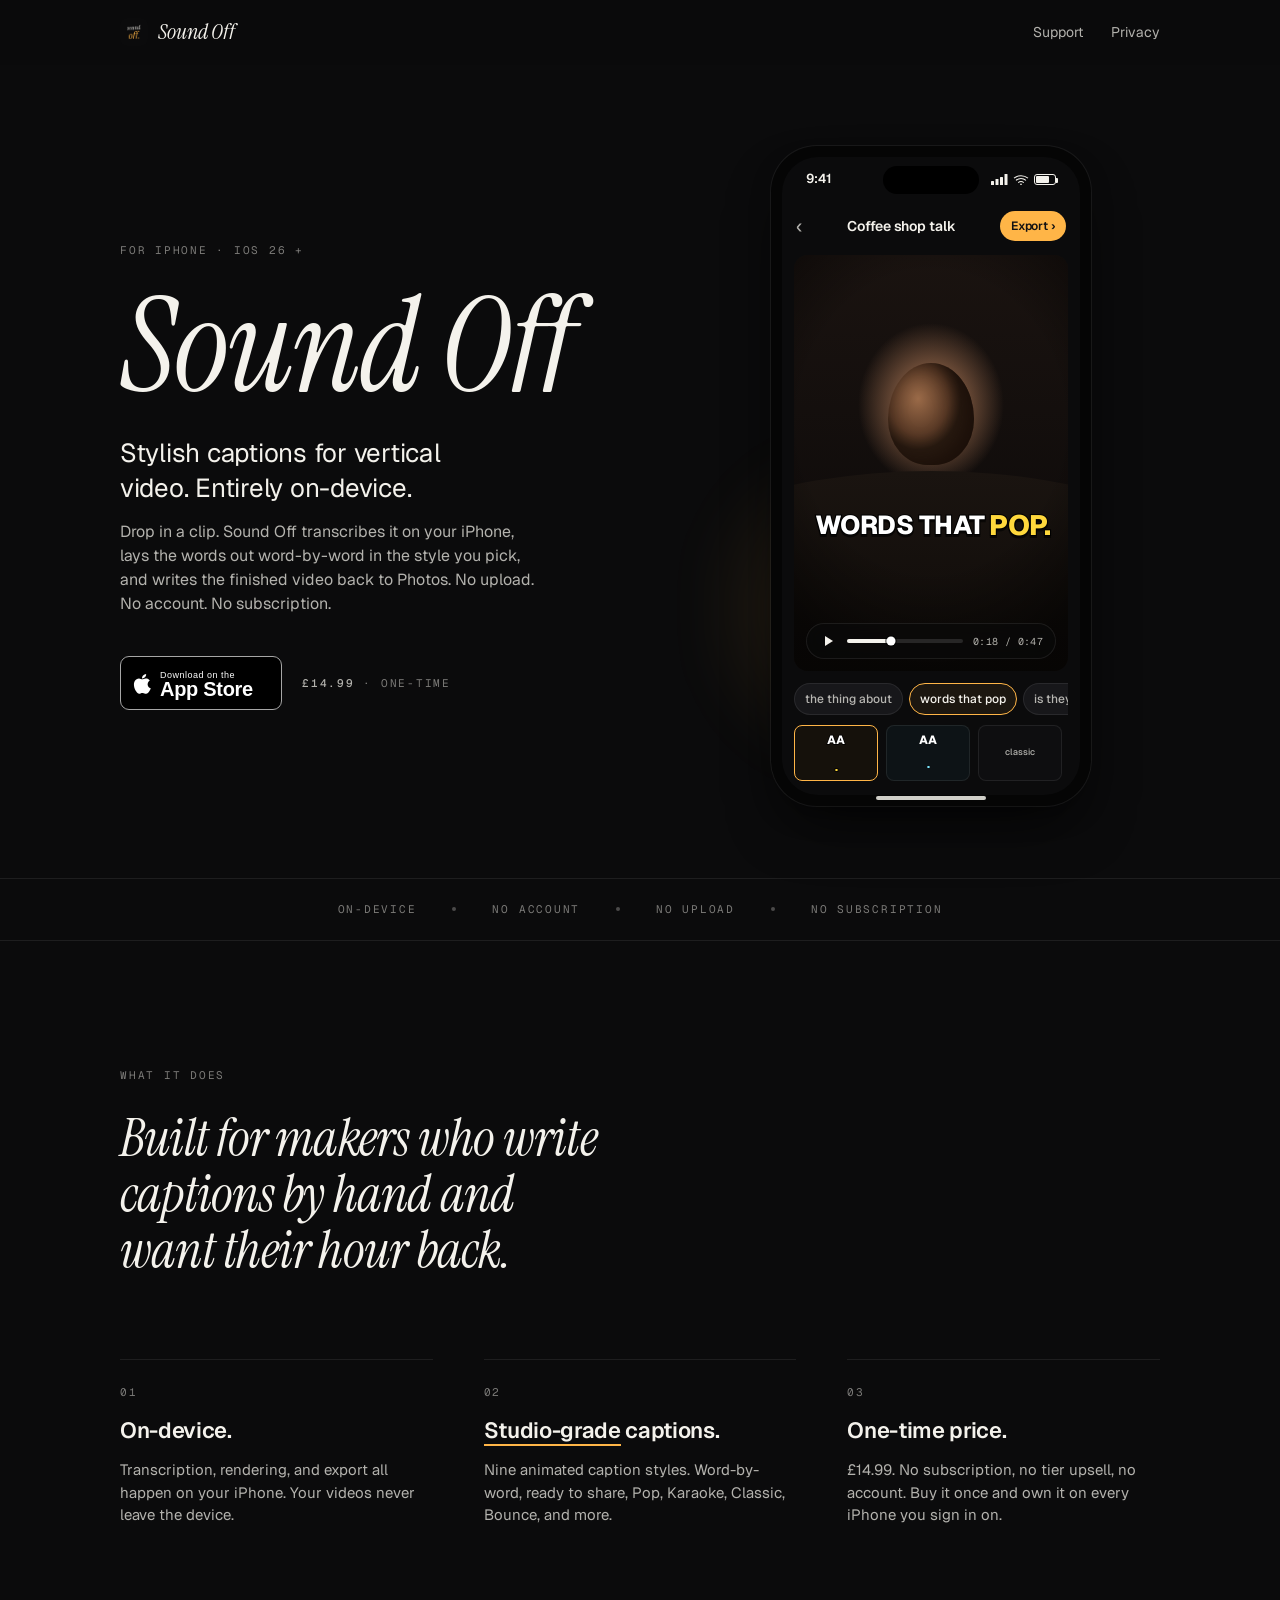
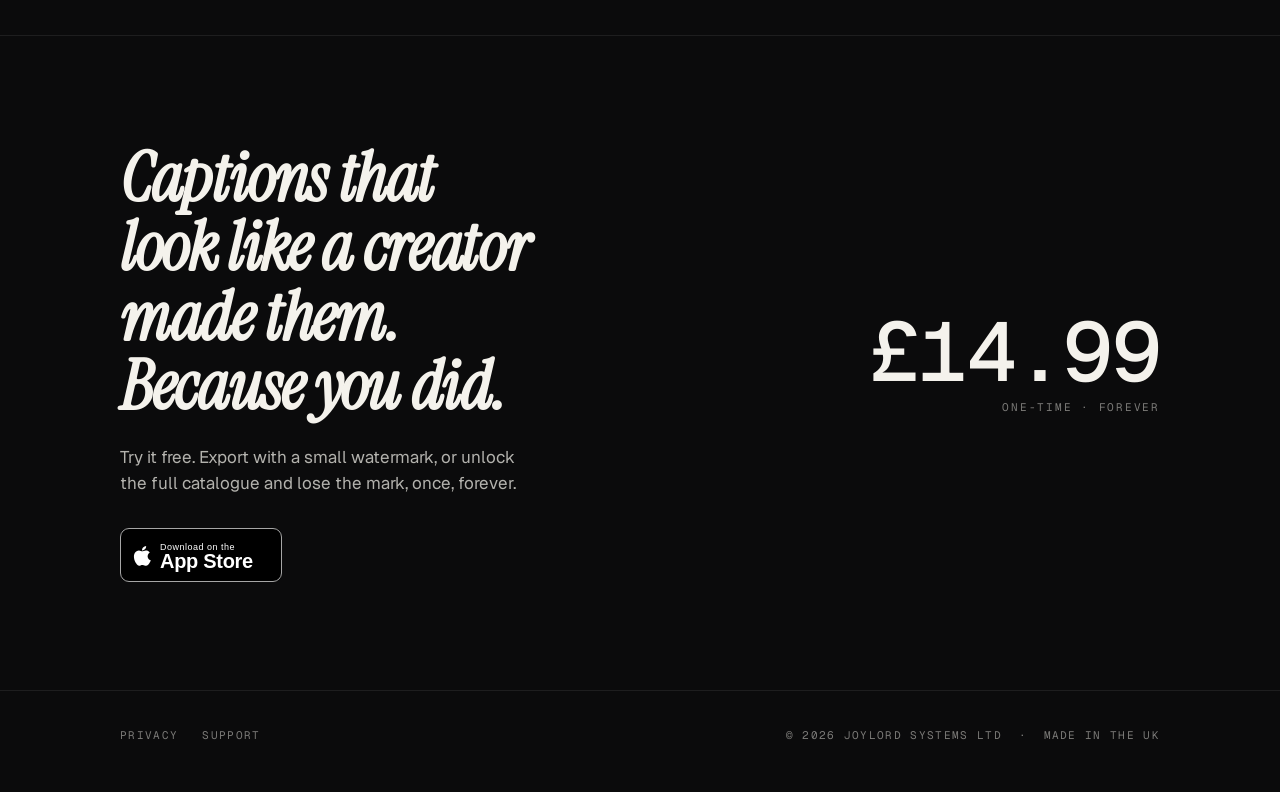
==== index.html @ cd68dcff "✨ Initial: landing + privacy + support Plain HTML / CSS, no JS, no build step. GitHub Pages with the" ====
<!doctype html>
<html lang="en">
<head>
  <meta charset="utf-8" />
  <meta name="viewport" content="width=device-width, initial-scale=1, viewport-fit=cover" />
  <title>Sound Off, Stylish captions for vertical video. Entirely on-device.</title>
  <meta name="description" content="Sound Off adds word-by-word animated captions to short-form vertical video. Transcription, rendering, and export all happen on your iPhone. No account. No subscription. £14.99, one-time." />
  <meta name="theme-color" content="#0b0b0c" />

  <!-- Favicon -->
  <link rel="icon" href="app-icon.png" type="image/png" />
  <link rel="apple-touch-icon" href="app-icon.png" />

  <!-- Open Graph + Twitter -->
  <meta property="og:title" content="Sound Off, Stylish captions for vertical video." />
  <meta property="og:description" content="Entirely on-device. £14.99, one-time." />
  <meta property="og:type" content="website" />
  <meta property="og:url" content="https://soundoffcaptions.app/" />
  <meta name="twitter:card" content="summary" />
  <!-- TODO: design a proper 1200×630 og.png and add og:image meta -->

  <!-- Fonts: Geist + Geist Mono + Instrument Serif -->
  <link rel="preconnect" href="https://fonts.googleapis.com" />
  <link rel="preconnect" href="https://fonts.gstatic.com" crossorigin />
  <link
    href="https://fonts.googleapis.com/css2?family=Geist:wght@400;500;600;700;800&family=Geist+Mono:wght@400;500&family=Instrument+Serif:ital@0;1&display=swap"
    rel="stylesheet"
  />

  <link rel="stylesheet" href="styles.css" />
</head>
<body>

  <!-- =========================== Top bar =========================== -->
  <header class="topbar">
    <div class="container topbar-inner">
      <a class="brand" href="/" aria-label="Sound Off home">
        <img class="brand-icon" src="app-icon.png" alt="" />
        <span class="brand-name">Sound&nbsp;Off</span>
      </a>
      <nav class="topnav" aria-label="Primary">
        <a href="support.html">Support</a>
        <a href="privacy.html">Privacy</a>
      </nav>
    </div>
  </header>

  <!-- =========================== Hero =========================== -->
  <section class="hero" data-screen-label="Hero">
    <div class="container hero-grid">
      <div class="hero-copy">
        <div class="hero-eyebrow">For&nbsp;iPhone&nbsp;·&nbsp;iOS&nbsp;26&nbsp;+</div>
        <h1 class="wordmark">Sound&nbsp;Off</h1>
        <p class="hero-tagline">Stylish captions for vertical video. Entirely on-device.</p>
        <p class="hero-sub">Drop in a clip. Sound Off transcribes it on your iPhone, lays the words out word-by-word in the style you pick, and writes the finished video back to Photos. No upload. No account. No subscription.</p>

        <div class="hero-ctas">
          <!-- Apple's standard "Download on the App Store" badge.
               Inlined as SVG so it scales and works offline; sized to Apple's
               recommended minimums. -->
          <a class="appstore-badge" href="https://apps.apple.com/" aria-label="Download Sound Off on the App Store">
            <svg xmlns="http://www.w3.org/2000/svg" viewBox="0 0 162 54" width="162" height="54" role="img" aria-hidden="true" focusable="false">
              <rect width="162" height="54" rx="9" fill="#000"/>
              <rect x="0.5" y="0.5" width="161" height="53" rx="8.5" fill="none" stroke="#A6A6A6" stroke-width="1"/>
              <!-- Apple logo -->
              <path fill="#fff" d="M27.6 28.3c0-2.6 2.1-3.9 2.2-3.9-1.2-1.7-3.1-2-3.7-2-1.6-.2-3 .9-3.8.9-.8 0-2-.9-3.3-.9-1.7 0-3.3 1-4.2 2.5-1.8 3.1-.5 7.7 1.3 10.3.9 1.2 1.9 2.6 3.2 2.5 1.3-.1 1.8-.8 3.4-.8 1.6 0 2 .8 3.4.8 1.4 0 2.3-1.2 3.2-2.5.7-.9 1.2-1.9 1.5-3-1 0-3.2-1.4-3.2-3.9zm-2.5-7.2c.7-.8 1.2-2 1-3.2-1 .1-2.3.7-3 1.5-.6.7-1.2 1.9-1.1 3.1 1.2.1 2.4-.6 3.1-1.4z"/>
              <!-- text -->
              <text x="40" y="22" font-family="-apple-system, Helvetica, Arial, sans-serif" font-size="9" fill="#fff" letter-spacing="0.5">Download on the</text>
              <text x="40" y="40" font-family="-apple-system, Helvetica, Arial, sans-serif" font-size="20" font-weight="600" fill="#fff" letter-spacing="-0.3">App Store</text>
            </svg>
          </a>
          <span class="hero-price"><strong>£14.99</strong>&nbsp;·&nbsp;one-time</span>
        </div>
      </div>

      <!-- Drawn iPhone editor mockup -->
      <div class="phone-wrap" aria-hidden="true">
        <div class="phone">
          <div class="phone-screen">
            <!-- Status bar -->
            <div class="phone-status">
              <span>9:41</span>
              <span class="phone-notch"></span>
              <span class="phone-status-icons">
                <svg width="17" height="11" viewBox="0 0 17 11" fill="currentColor"><rect x="0" y="7" width="3" height="4" rx="0.6"/><rect x="4.5" y="5" width="3" height="6" rx="0.6"/><rect x="9" y="3" width="3" height="8" rx="0.6"/><rect x="13.5" y="0" width="3" height="11" rx="0.6"/></svg>
                <svg width="16" height="11" viewBox="0 0 16 11" fill="none" stroke="currentColor" stroke-width="1.1"><path d="M1 4.2 A 11 11 0 0 1 15 4.2"/><path d="M3 6.4 A 8 8 0 0 1 13 6.4"/><path d="M5.2 8.6 A 4.5 4.5 0 0 1 10.8 8.6"/><circle cx="8" cy="10.3" r="0.8" fill="currentColor" stroke="none"/></svg>
                <span class="batt"></span>
              </span>
            </div>

            <!-- Editor top bar -->
            <div class="ed-topbar">
              <span class="ed-back" aria-hidden="true">‹</span>
              <span class="ed-projname">Coffee shop talk</span>
              <span class="ed-export">Export ›</span>
            </div>

            <!-- Video preview with caption -->
            <div class="ed-video">
              <div class="ed-poster"></div>
              <div class="ed-vignette"></div>
              <div class="ed-caption">
                <span>WORDS</span>
                <span>THAT</span>
                <span class="active">POP.</span>
              </div>
              <div class="ed-scrub">
                <span class="ed-play" aria-hidden="true"></span>
                <span class="ed-track"><span class="ed-thumb"></span></span>
                <span class="ed-time">0:18 / 0:47</span>
              </div>
            </div>

            <!-- Strips -->
            <div class="ed-strips">
              <div class="ed-transcript">
                <span class="ed-chunk">the thing about</span>
                <span class="ed-chunk sel">words that pop</span>
                <span class="ed-chunk">is they</span>
              </div>
              <div class="ed-style-row">
                <span class="ed-style-tile active">Aa<span class="pop">.</span></span>
                <span class="ed-style-tile kara">aa<span class="hl">·</span></span>
                <span class="ed-style-tile mini">classic</span>
                <span class="ed-style-tile">Bb</span>
              </div>
            </div>
          </div>
          <span class="phone-home"></span>
        </div>
      </div>
    </div>
  </section>

  <!-- =========================== On-device strip =========================== -->
  <div class="ondevice">
    <div class="container ondevice-inner">
      <span>On-device</span>
      <span class="dot"></span>
      <span>No account</span>
      <span class="dot"></span>
      <span>No upload</span>
      <span class="dot"></span>
      <span>No subscription</span>
    </div>
  </div>

  <!-- =========================== Features =========================== -->
  <section class="features" data-screen-label="Features">
    <div class="container">
      <div class="section-label">What it does</div>
      <p class="section-lede">Built for makers who write captions by hand and want their hour back.</p>

      <div class="feature-grid">
        <article class="feature">
          <span class="feature-num">01</span>
          <h3 class="feature-title">On-device.</h3>
          <p class="feature-body">Transcription, rendering, and export all happen on your iPhone. Your videos never leave the device.</p>
        </article>

        <article class="feature">
          <span class="feature-num">02</span>
          <h3 class="feature-title"><span class="accent-underline">Studio-grade</span> captions.</h3>
          <p class="feature-body">Nine animated caption styles. Word-by-word, ready to share, Pop, Karaoke, Classic, Bounce, and more.</p>
        </article>

        <article class="feature">
          <span class="feature-num">03</span>
          <h3 class="feature-title">One-time price.</h3>
          <p class="feature-body">£14.99. No subscription, no tier upsell, no account. Buy it once and own it on every iPhone you sign in on.</p>
        </article>
      </div>
    </div>
  </section>

  <!-- =========================== CTA =========================== -->
  <section class="cta" data-screen-label="CTA">
    <div class="container cta-inner">
      <div>
        <h2 class="cta-headline">Captions that look like a creator made them. Because you did.</h2>
        <p class="cta-sub">Try it free. Export with a small watermark, or unlock the full catalogue and lose the mark, once, forever.</p>
        <div class="cta-row">
          <a class="appstore-badge" href="https://apps.apple.com/" aria-label="Download Sound Off on the App Store">
            <svg xmlns="http://www.w3.org/2000/svg" viewBox="0 0 162 54" width="162" height="54" role="img" aria-hidden="true" focusable="false">
              <rect width="162" height="54" rx="9" fill="#000"/>
              <rect x="0.5" y="0.5" width="161" height="53" rx="8.5" fill="none" stroke="#A6A6A6" stroke-width="1"/>
              <path fill="#fff" d="M27.6 28.3c0-2.6 2.1-3.9 2.2-3.9-1.2-1.7-3.1-2-3.7-2-1.6-.2-3 .9-3.8.9-.8 0-2-.9-3.3-.9-1.7 0-3.3 1-4.2 2.5-1.8 3.1-.5 7.7 1.3 10.3.9 1.2 1.9 2.6 3.2 2.5 1.3-.1 1.8-.8 3.4-.8 1.6 0 2 .8 3.4.8 1.4 0 2.3-1.2 3.2-2.5.7-.9 1.2-1.9 1.5-3-1 0-3.2-1.4-3.2-3.9zm-2.5-7.2c.7-.8 1.2-2 1-3.2-1 .1-2.3.7-3 1.5-.6.7-1.2 1.9-1.1 3.1 1.2.1 2.4-.6 3.1-1.4z"/>
              <text x="40" y="22" font-family="-apple-system, Helvetica, Arial, sans-serif" font-size="9" fill="#fff" letter-spacing="0.5">Download on the</text>
              <text x="40" y="40" font-family="-apple-system, Helvetica, Arial, sans-serif" font-size="20" font-weight="600" fill="#fff" letter-spacing="-0.3">App Store</text>
            </svg>
          </a>
        </div>
      </div>
      <div class="cta-price">
        <span class="cta-price-amount">£14.99</span>
        <span class="cta-price-meta">One-time · Forever</span>
      </div>
    </div>
  </section>

  <!-- =========================== Footer =========================== -->
  <footer class="footer">
    <div class="container footer-inner">
      <ul class="footer-links" style="list-style:none;margin:0;padding:0;">
        <li><a href="privacy.html">Privacy</a></li>
        <li><a href="support.html">Support</a></li>
      </ul>
      <span>© 2026 Joylord Systems Ltd&nbsp;&nbsp;·&nbsp;&nbsp;Made in the UK</span>
    </div>
  </footer>

</body>
</html>
---- styles.css ----
/* SoundOff, soundoffcaptions.app
   Brand tokens lifted from design_handoff_clip_mvp/README.md.
   Plain CSS. No JS. No frameworks. */

:root {
  /* Colors */
  --bg:        #0b0b0c;
  --bg-1:      #111113;
  --bg-2:      #17171a;
  --bg-3:      #1f1f23;
  --line:      #ffffff14;   /* 0.08 */
  --line-2:    #ffffff24;   /* 0.14 */
  --ink:       #f4f2ec;
  --ink-2:     #f4f2ecb8;   /* 0.72 */
  --ink-3:     #f4f2ec7a;   /* 0.48 */
  --ink-4:     #f4f2ec47;   /* 0.28 */
  --accent:    #ffb547;
  --accent-ink:#111113;
  --pop:       #ffd83c;     /* caption emphasis */

  /* Radii */
  --r-chip:   4px;
  --r-input:  8px;
  --r-card:   12px;
  --r-sheet:  16px;
  --r-modal:  20px;

  /* Type */
  --sans:  "Geist", system-ui, -apple-system, "Helvetica Neue", Arial, sans-serif;
  --mono:  "Geist Mono", ui-monospace, "SF Mono", Menlo, Consolas, monospace;
  --serif: "Instrument Serif", "Iowan Old Style", "Georgia", serif;

  /* Spacing rhythm */
  --pad-x: clamp(20px, 4vw, 40px);
  --col-max: 1120px;
}

* { box-sizing: border-box; }
html, body { margin: 0; padding: 0; }
html { -webkit-text-size-adjust: 100%; }
body {
  background: var(--bg);
  color: var(--ink);
  font-family: var(--sans);
  font-size: 17px;
  line-height: 1.5;
  font-feature-settings: "ss01", "cv11";
  -webkit-font-smoothing: antialiased;
  -moz-osx-font-smoothing: grayscale;
  text-rendering: optimizeLegibility;
}

a { color: inherit; text-decoration: none; }
a:hover { color: var(--accent); }

img, svg { display: block; max-width: 100%; }

/* ---------- Layout shell ---------- */
.container {
  width: 100%;
  max-width: var(--col-max);
  margin: 0 auto;
  padding-left: var(--pad-x);
  padding-right: var(--pad-x);
}

/* ---------- Top bar ---------- */
.topbar {
  position: sticky;
  top: 0;
  z-index: 10;
  background: color-mix(in srgb, var(--bg) 88%, transparent);
  backdrop-filter: saturate(140%) blur(10px);
  -webkit-backdrop-filter: saturate(140%) blur(10px);
  border-bottom: 1px solid transparent;
}
.topbar-inner {
  display: flex;
  align-items: center;
  justify-content: space-between;
  height: 64px;
}
.brand {
  display: inline-flex;
  align-items: center;
  gap: 10px;
  color: var(--ink);
}
.brand-icon {
  width: 28px;
  height: 28px;
  border-radius: 7px;
  display: inline-block;
  flex: none;
  object-fit: cover;
}
.brand-name {
  font-family: var(--serif);
  font-style: italic;
  font-size: 22px;
  line-height: 1;
  letter-spacing: -0.005em;
  color: var(--ink);
}
.topnav {
  display: flex;
  gap: 28px;
  align-items: center;
  font-size: 14px;
  color: var(--ink-2);
}
.topnav a:hover { color: var(--accent); }

/* ---------- Hero ---------- */
.hero {
  padding-top: clamp(56px, 9vh, 120px);
  padding-bottom: clamp(56px, 8vh, 96px);
  min-height: 88vh;
  display: flex;
  align-items: center;
}
.hero-grid {
  display: grid;
  grid-template-columns: 1.05fr 0.95fr;
  gap: clamp(40px, 6vw, 96px);
  align-items: center;
  width: 100%;
}
.hero-eyebrow {
  font-family: var(--mono);
  font-size: 11px;
  letter-spacing: 0.16em;
  text-transform: uppercase;
  color: var(--ink-3);
  margin-bottom: 28px;
}
.wordmark {
  font-family: var(--serif);
  font-style: italic;
  font-weight: 400;
  font-size: clamp(72px, 11vw, 132px);
  line-height: 0.92;
  letter-spacing: -0.015em;
  color: var(--ink);
  margin: 0 0 28px;
}
.wordmark .amp { color: var(--accent); }
.hero-tagline {
  font-size: clamp(20px, 2.1vw, 26px);
  line-height: 1.35;
  letter-spacing: -0.01em;
  color: var(--ink);
  max-width: 28ch;
  margin: 0 0 14px;
  text-wrap: balance;
}
.hero-sub {
  font-size: 16px;
  color: var(--ink-2);
  max-width: 38ch;
  margin: 0 0 40px;
}
.hero-ctas {
  display: flex;
  flex-wrap: wrap;
  align-items: center;
  gap: 20px;
}
.appstore-badge {
  display: inline-block;
  height: 54px;
  border-radius: 10px;
  transition: transform 0.2s ease, filter 0.2s ease;
}
.appstore-badge:hover { transform: translateY(-1px); filter: brightness(1.05); }
.hero-price {
  font-family: var(--mono);
  font-size: 11px;
  letter-spacing: 0.16em;
  text-transform: uppercase;
  color: var(--ink-3);
}
.hero-price strong {
  color: var(--ink-2);
  font-weight: 500;
}

/* ---------- Phone mockup ---------- */
.phone-wrap {
  display: flex;
  justify-content: center;
  align-items: center;
  position: relative;
}
.phone-wrap::before {
  /* soft warm halo behind the device, sits at the bottom-left like raking light */
  content: "";
  position: absolute;
  inset: 0;
  background: radial-gradient(48% 38% at 30% 70%, #ffb54720, transparent 70%);
  filter: blur(20px);
  z-index: 0;
  pointer-events: none;
}
.phone {
  position: relative;
  z-index: 1;
  width: 320px;
  height: 660px;
  background: #050505;
  border-radius: 46px;
  padding: 11px;
  box-shadow:
    0 0 0 1px #ffffff10,
    0 30px 60px -20px rgba(0,0,0,0.7),
    0 14px 32px -16px rgba(0,0,0,0.6);
}
.phone-screen {
  position: relative;
  width: 100%;
  height: 100%;
  background: var(--bg);
  border-radius: 36px;
  overflow: hidden;
  display: flex;
  flex-direction: column;
}
.phone-status {
  height: 44px;
  position: relative;
  padding: 0 24px;
  display: flex;
  align-items: center;
  justify-content: space-between;
  font-family: var(--sans);
  font-weight: 600;
  font-size: 13px;
  color: var(--ink);
  flex: none;
}
.phone-notch {
  position: absolute;
  left: 50%;
  top: 9px;
  transform: translateX(-50%);
  width: 96px;
  height: 28px;
  background: #000;
  border-radius: 16px;
}
.phone-status-icons {
  display: flex;
  gap: 5px;
  align-items: center;
  color: var(--ink);
}
.phone-status-icons .bars,
.phone-status-icons .wifi,
.phone-status-icons .batt {
  display: inline-block;
}
.phone-status-icons .batt {
  width: 22px;
  height: 11px;
  border: 1px solid var(--ink);
  border-radius: 3px;
  position: relative;
  padding: 1px;
}
.phone-status-icons .batt::before {
  content: "";
  display: block;
  width: 70%;
  height: 100%;
  background: var(--ink);
  border-radius: 1px;
}
.phone-status-icons .batt::after {
  content: "";
  position: absolute;
  right: -3px;
  top: 3px;
  width: 2px;
  height: 5px;
  background: var(--ink);
  border-radius: 0 1px 1px 0;
}

/* Editor, top bar */
.ed-topbar {
  display: flex;
  align-items: center;
  justify-content: space-between;
  padding: 10px 14px;
  flex: none;
}
.ed-back {
  color: var(--ink-2);
  font-size: 20px;
  line-height: 1;
}
.ed-projname {
  font-family: var(--sans);
  font-weight: 600;
  font-size: 14px;
  letter-spacing: -0.005em;
  color: var(--ink);
}
.ed-export {
  font-family: var(--sans);
  font-weight: 600;
  font-size: 12px;
  background: var(--accent);
  color: var(--accent-ink);
  padding: 6px 11px;
  border-radius: 999px;
  letter-spacing: -0.005em;
}

/* Editor, video preview */
.ed-video {
  position: relative;
  margin: 4px 12px 0;
  border-radius: 14px;
  overflow: hidden;
  flex: 1 1 auto;
  background:
    radial-gradient(60% 50% at 50% 35%, #2a2018 0%, #0a0a0a 70%);
}
/* Procedural talking-head poster: shoulders + head silhouette + warm key light */
.ed-poster {
  position: absolute;
  inset: 0;
  background:
    radial-gradient(38% 28% at 50% 36%, #c79068 0%, #6a4a36 35%, transparent 70%),
    radial-gradient(60% 50% at 50% 110%, #2b211a 0%, transparent 60%),
    linear-gradient(180deg, #1a1310 0%, #0a0808 100%);
}
.ed-poster::before {
  /* head silhouette */
  content: "";
  position: absolute;
  left: 50%;
  top: 26%;
  transform: translateX(-50%);
  width: 86px;
  height: 102px;
  border-radius: 50% 50% 46% 46% / 55% 55% 45% 45%;
  background: radial-gradient(50% 50% at 35% 35%, #9a6a48 0%, #5a3a26 70%, #2a1c12 100%);
  box-shadow: inset -10px -6px 24px #1a0e08;
}
.ed-poster::after {
  /* shoulders */
  content: "";
  position: absolute;
  left: 50%;
  bottom: -12%;
  transform: translateX(-50%);
  width: 220%;
  height: 60%;
  border-radius: 50% 50% 0 0;
  background: linear-gradient(180deg, #1a1410 0%, #0c0907 100%);
}
.ed-vignette {
  position: absolute;
  inset: 0;
  background: radial-gradient(80% 60% at 50% 40%, transparent 60%, rgba(0,0,0,0.55) 100%);
  pointer-events: none;
}

/* Caption overlay, Pop Yellow */
.ed-caption {
  position: absolute;
  left: 50%;
  bottom: 32%;
  transform: translateX(-50%);
  display: flex;
  flex-wrap: wrap;
  justify-content: center;
  gap: 6px;
  width: 86%;
  font-family: var(--sans);
  font-weight: 800;
  font-size: 26px;
  line-height: 1;
  letter-spacing: -0.02em;
  text-transform: uppercase;
  color: #fff;
  filter: drop-shadow(0 2px 0 rgba(0,0,0,0.6));
}
.ed-caption span {
  -webkit-text-stroke: 2px #000;
  paint-order: stroke fill;
  display: inline-block;
}
.ed-caption span.active {
  color: var(--pop);
  transform: scale(1.08);
}

/* Scrubber */
.ed-scrub {
  position: absolute;
  left: 12px;
  right: 12px;
  bottom: 12px;
  display: flex;
  align-items: center;
  gap: 10px;
  padding: 8px 12px;
  background: rgba(10,10,10,0.6);
  backdrop-filter: blur(8px);
  -webkit-backdrop-filter: blur(8px);
  border-radius: 999px;
  border: 1px solid #ffffff14;
}
.ed-play {
  width: 18px;
  height: 18px;
  border-radius: 50%;
  display: grid;
  place-items: center;
  flex: none;
  color: var(--ink);
}
.ed-play::before {
  content: "";
  width: 0;
  height: 0;
  border-left: 8px solid currentColor;
  border-top: 5px solid transparent;
  border-bottom: 5px solid transparent;
  margin-left: 2px;
}
.ed-track {
  position: relative;
  flex: 1 1 auto;
  height: 4px;
  background: #ffffff1f;
  border-radius: 2px;
}
.ed-track::before {
  content: "";
  position: absolute;
  inset: 0 62% 0 0;
  background: var(--ink);
  border-radius: 2px;
}
.ed-thumb {
  position: absolute;
  left: 38%;
  top: 50%;
  width: 9px;
  height: 9px;
  border-radius: 50%;
  background: #fff;
  transform: translate(-50%, -50%);
  box-shadow: 0 0 0 1.5px rgba(0,0,0,0.5);
}
.ed-time {
  font-family: var(--mono);
  font-size: 10px;
  letter-spacing: 0.04em;
  color: var(--ink-2);
  flex: none;
}

/* Transcript + style strips beneath video */
.ed-strips {
  flex: none;
  padding: 12px 12px 14px;
  display: flex;
  flex-direction: column;
  gap: 10px;
  overflow: hidden;
}
.ed-transcript {
  display: flex;
  gap: 6px;
  overflow: hidden;
}
.ed-chunk {
  font-family: var(--sans);
  font-weight: 500;
  font-size: 12px;
  color: var(--ink-2);
  padding: 6px 10px;
  border-radius: 999px;
  background: var(--bg-2);
  border: 0.5px solid var(--line);
  white-space: nowrap;
}
.ed-chunk.sel {
  color: var(--ink);
  border-color: var(--accent);
  background: #ffb54712;
}
.ed-style-row {
  display: flex;
  gap: 8px;
  overflow: hidden;
}
.ed-style-tile {
  flex: none;
  width: 84px;
  height: 56px;
  border-radius: 8px;
  background: #15110b;
  border: 0.5px solid var(--line);
  position: relative;
  display: grid;
  place-items: center;
  font-family: var(--sans);
  font-weight: 800;
  font-size: 12px;
  letter-spacing: -0.02em;
  color: #fff;
  text-transform: uppercase;
  -webkit-text-stroke: 1.4px #000;
  paint-order: stroke fill;
}
.ed-style-tile.active { border-color: var(--accent); }
.ed-style-tile .pop { color: var(--pop); }
.ed-style-tile.kara {
  background: #0d1316;
  color: #fff;
  -webkit-text-stroke: 0;
}
.ed-style-tile.kara .hl { color: #7be8ff; }
.ed-style-tile.mini {
  background: #0e0e10;
  font-size: 9px;
  letter-spacing: 0;
  text-transform: none;
  -webkit-text-stroke: 0;
  font-weight: 500;
  color: var(--ink-2);
}

/* Phone home indicator */
.phone-home {
  position: absolute;
  left: 50%;
  bottom: 6px;
  transform: translateX(-50%);
  width: 110px;
  height: 4px;
  border-radius: 2px;
  background: var(--ink);
  opacity: 0.85;
}

/* ---------- On-device strip (under hero) ---------- */
.ondevice {
  border-top: 1px solid var(--line);
  border-bottom: 1px solid var(--line);
}
.ondevice-inner {
  display: flex;
  align-items: center;
  justify-content: center;
  gap: 36px;
  flex-wrap: wrap;
  padding: 22px 0;
  font-family: var(--mono);
  font-size: 11px;
  letter-spacing: 0.16em;
  text-transform: uppercase;
  color: var(--ink-3);
}
.ondevice-inner .dot {
  width: 4px;
  height: 4px;
  background: var(--ink-4);
  border-radius: 50%;
  display: inline-block;
}

/* ---------- Features ---------- */
.features {
  padding: clamp(96px, 14vh, 160px) 0 clamp(80px, 12vh, 140px);
}
.section-label {
  font-family: var(--mono);
  font-size: 11px;
  letter-spacing: 0.16em;
  text-transform: uppercase;
  color: var(--ink-3);
  margin-bottom: 28px;
}
.section-lede {
  font-family: var(--serif);
  font-style: italic;
  font-size: clamp(32px, 4.4vw, 52px);
  line-height: 1.08;
  letter-spacing: -0.015em;
  color: var(--ink);
  max-width: 22ch;
  margin: 0 0 80px;
  text-wrap: balance;
}
.feature-grid {
  display: grid;
  grid-template-columns: repeat(3, 1fr);
  gap: clamp(28px, 4vw, 56px);
  align-items: start;
}
.feature {
  display: flex;
  flex-direction: column;
  gap: 16px;
  padding-top: 24px;
  border-top: 1px solid var(--line);
}
.feature-num {
  font-family: var(--mono);
  font-size: 11px;
  letter-spacing: 0.16em;
  color: var(--ink-3);
}
.feature-title {
  font-family: var(--sans);
  font-weight: 600;
  font-size: 22px;
  line-height: 1.2;
  letter-spacing: -0.015em;
  color: var(--ink);
  margin: 0;
}
.feature-title .accent-underline {
  background-image: linear-gradient(var(--accent), var(--accent));
  background-repeat: no-repeat;
  background-size: 100% 2px;
  background-position: 0 100%;
  padding-bottom: 2px;
}
.feature-body {
  font-size: 15px;
  line-height: 1.5;
  color: var(--ink-2);
  margin: 0;
  max-width: 32ch;
}

/* ---------- CTA band ---------- */
.cta {
  padding: clamp(80px, 12vh, 140px) 0;
  border-top: 1px solid var(--line);
  text-align: left;
}
.cta-inner {
  display: grid;
  grid-template-columns: 1.1fr 1fr;
  gap: clamp(40px, 6vw, 96px);
  align-items: center;
}
.cta-headline {
  font-family: var(--serif);
  font-style: italic;
  font-size: clamp(40px, 5.4vw, 68px);
  line-height: 1.02;
  letter-spacing: -0.02em;
  color: var(--ink);
  margin: 0 0 24px;
  text-wrap: balance;
}
.cta-sub {
  font-size: 17px;
  color: var(--ink-2);
  max-width: 36ch;
  margin: 0 0 32px;
}
.cta-row {
  display: flex;
  flex-wrap: wrap;
  gap: 24px;
  align-items: center;
}
.cta-price {
  display: flex;
  flex-direction: column;
  gap: 6px;
  align-items: flex-end;
  text-align: right;
}
.cta-price-amount {
  font-family: var(--mono);
  font-weight: 500;
  font-size: clamp(48px, 6.5vw, 84px);
  line-height: 1;
  color: var(--ink);
  letter-spacing: -0.02em;
}
.cta-price-meta {
  font-family: var(--mono);
  font-size: 11px;
  letter-spacing: 0.16em;
  text-transform: uppercase;
  color: var(--ink-3);
}

/* ---------- Footer ---------- */
.footer {
  border-top: 1px solid var(--line);
  padding: 36px 0 48px;
}

/* ---------- Doc pages (privacy / support) ---------- */
.doc-shell {
  padding: clamp(56px, 9vh, 120px) 0 clamp(80px, 12vh, 140px);
}
.doc {
  max-width: 640px;
  margin: 0 auto;
}
.doc-eyebrow {
  font-family: var(--mono);
  font-size: 11px;
  letter-spacing: 0.16em;
  text-transform: uppercase;
  color: var(--ink-3);
  margin: 0 0 24px;
}
.doc h1 {
  font-family: var(--serif);
  font-style: italic;
  font-weight: 400;
  font-size: clamp(56px, 8vw, 88px);
  line-height: 0.95;
  letter-spacing: -0.015em;
  color: var(--ink);
  margin: 0 0 14px;
}
.doc-meta {
  font-family: var(--mono);
  font-size: 11px;
  letter-spacing: 0.14em;
  text-transform: uppercase;
  color: var(--ink-3);
  margin: 0 0 40px;
}
.doc-lede {
  font-size: 20px;
  line-height: 1.45;
  letter-spacing: -0.005em;
  color: var(--ink);
  margin: 0 0 56px;
  text-wrap: pretty;
  padding-bottom: 40px;
  border-bottom: 1px solid var(--line);
}
.doc h2 {
  font-family: var(--sans);
  font-weight: 600;
  font-size: 22px;
  line-height: 1.25;
  letter-spacing: -0.015em;
  color: var(--ink);
  margin: 56px 0 16px;
  /* Pad scroll-target so the sticky topbar (64px) doesn't cover it */
  scroll-margin-top: 84px;
}
.doc h2:first-of-type { margin-top: 0; }
.doc p {
  font-size: 16px;
  line-height: 1.6;
  color: var(--ink-2);
  margin: 0 0 16px;
  text-wrap: pretty;
}
.doc p strong { color: var(--ink); font-weight: 500; }
.doc a {
  color: var(--ink);
  text-decoration: underline;
  text-decoration-color: var(--ink-3);
  text-underline-offset: 3px;
  text-decoration-thickness: 1px;
}
.doc a:hover {
  color: var(--accent);
  text-decoration-color: var(--accent);
}
.doc ul {
  margin: 0 0 16px;
  padding: 0;
  list-style: none;
}
.doc ul li {
  font-size: 16px;
  line-height: 1.55;
  color: var(--ink-2);
  padding-left: 22px;
  position: relative;
  margin-bottom: 12px;
}
.doc ul li::before {
  content: "";
  position: absolute;
  left: 4px;
  top: 0.7em;
  width: 6px;
  height: 1px;
  background: var(--ink-4);
}

/* Support mini-nav (anchored question list) */
.doc-nav {
  margin: 0 0 64px;
  padding: 28px 0;
  border-top: 1px solid var(--line);
  border-bottom: 1px solid var(--line);
}
.doc-nav-label {
  font-family: var(--mono);
  font-size: 11px;
  letter-spacing: 0.16em;
  text-transform: uppercase;
  color: var(--ink-3);
  margin: 0 0 18px;
}
.doc-nav ol {
  list-style: none;
  margin: 0;
  padding: 0;
  display: grid;
  grid-template-columns: auto 1fr;
  column-gap: 16px;
  row-gap: 10px;
}
.doc-nav ol li {
  display: contents;
}
.doc-nav ol .num {
  font-family: var(--mono);
  font-size: 11px;
  letter-spacing: 0.12em;
  color: var(--ink-4);
  padding-top: 4px;
  text-align: right;
}
.doc-nav ol a {
  font-family: var(--sans);
  font-size: 15px;
  line-height: 1.45;
  color: var(--ink-2);
  text-decoration: none;
  letter-spacing: -0.005em;
}
.doc-nav ol a:hover { color: var(--accent); }

/* FAQ question = doc h2 styled normally; preserve scroll offset already set. */
.doc .faq + .faq { margin-top: 56px; }
.doc .faq h2 { margin-top: 0; }

@media (max-width: 560px) {
  .doc h1 { font-size: 48px; }
  .doc-lede { font-size: 18px; }
  .doc-nav ol { grid-template-columns: 1fr; }
  .doc-nav ol .num { display: none; }
}
.footer-inner {
  display: flex;
  align-items: center;
  justify-content: space-between;
  gap: 24px;
  flex-wrap: wrap;
  font-family: var(--mono);
  font-size: 11px;
  letter-spacing: 0.12em;
  text-transform: uppercase;
  color: var(--ink-3);
}
.footer-links {
  display: flex;
  gap: 24px;
}
.footer-links a:hover { color: var(--accent); }

/* ---------- Responsive ---------- */
@media (max-width: 900px) {
  .hero-grid {
    grid-template-columns: 1fr;
    gap: 56px;
  }
  .hero {
    min-height: 0;
    padding-top: 48px;
    padding-bottom: 64px;
  }
  .feature-grid {
    grid-template-columns: 1fr;
    gap: 28px;
  }
  .feature { padding-top: 20px; }
  .cta-inner {
    grid-template-columns: 1fr;
    gap: 40px;
  }
  .cta-price { align-items: flex-start; text-align: left; }
  .footer-inner { flex-direction: column; align-items: flex-start; }
  .topnav { gap: 20px; }
}

@media (max-width: 560px) {
  .wordmark { font-size: clamp(64px, 18vw, 96px); }
  .hero-tagline { font-size: 22px; }
  .ondevice-inner { gap: 18px; }
  .ondevice-inner .dot { display: none; }
  .phone {
    width: 280px;
    height: 580px;
    border-radius: 40px;
    padding: 9px;
  }
  .phone-screen { border-radius: 32px; }
  .ed-caption { font-size: 22px; }
}

@media (prefers-reduced-motion: reduce) {
  * { transition: none !important; animation: none !important; }
}
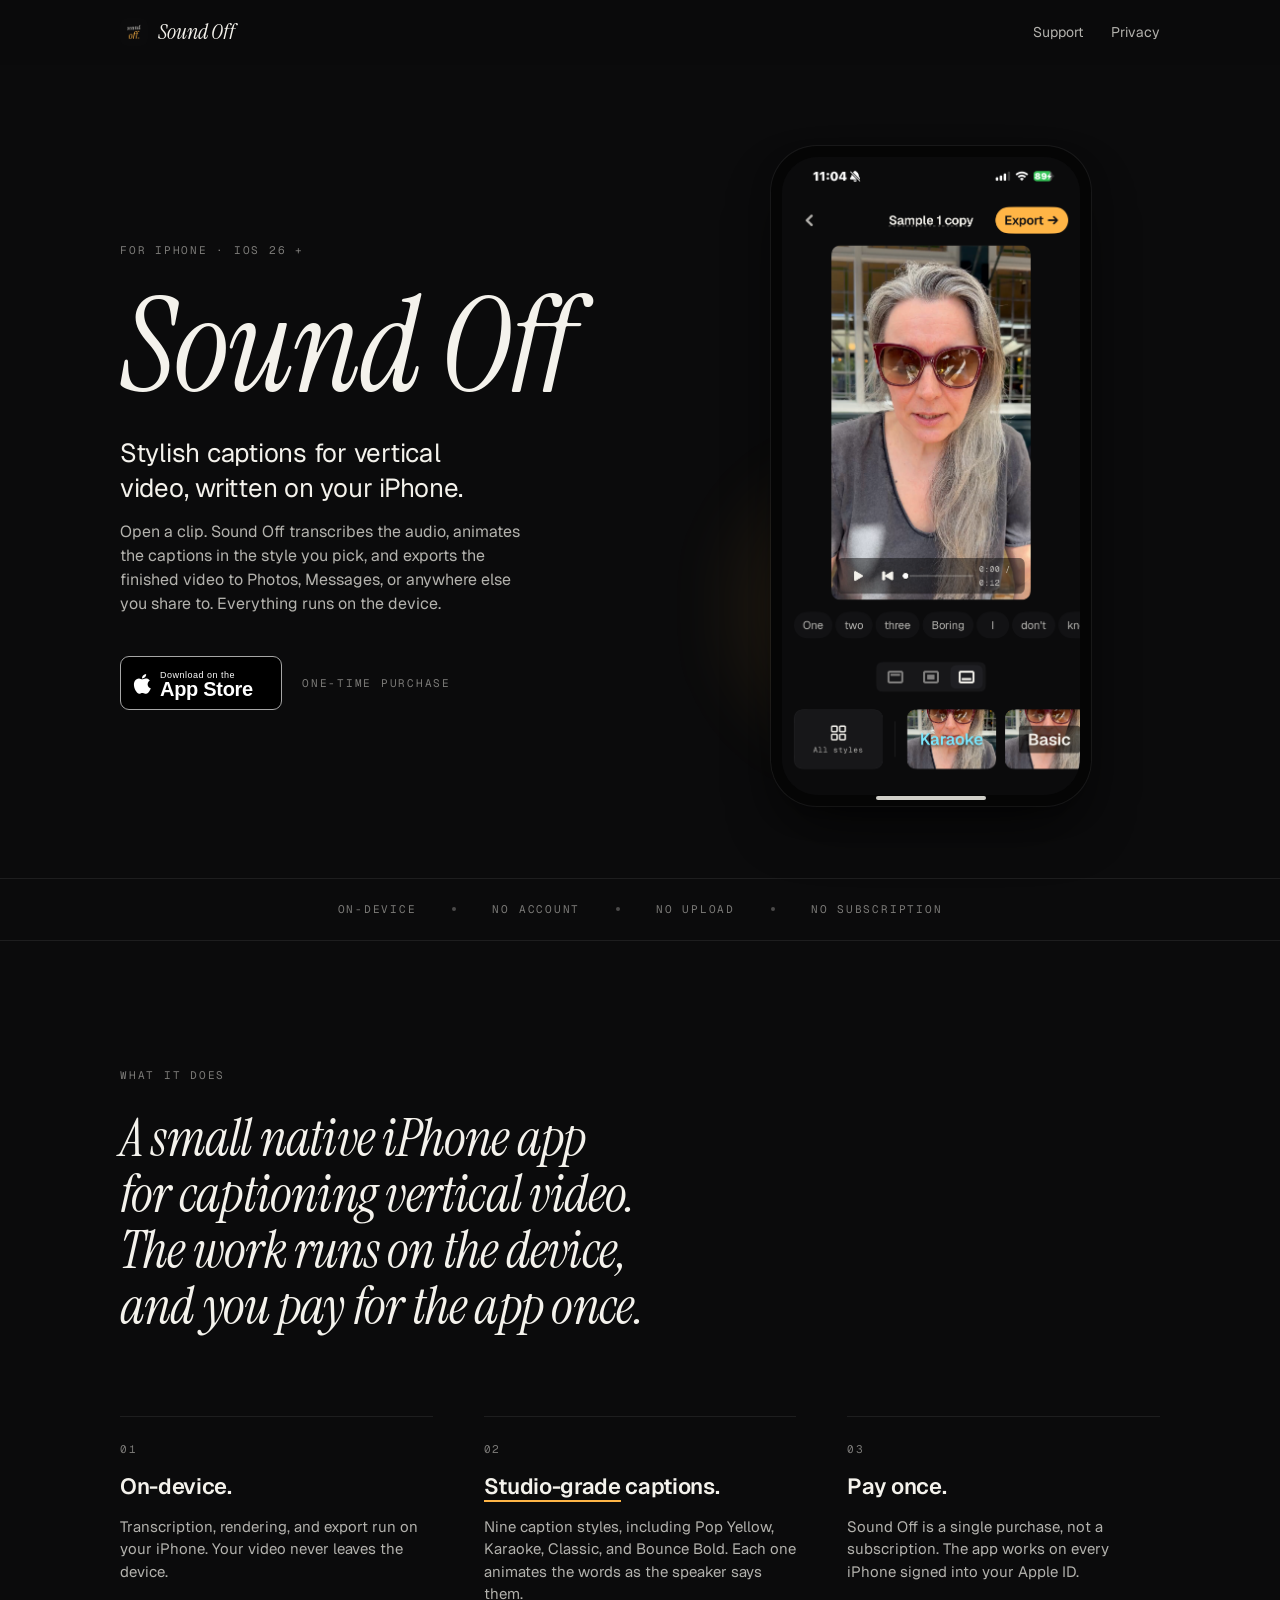
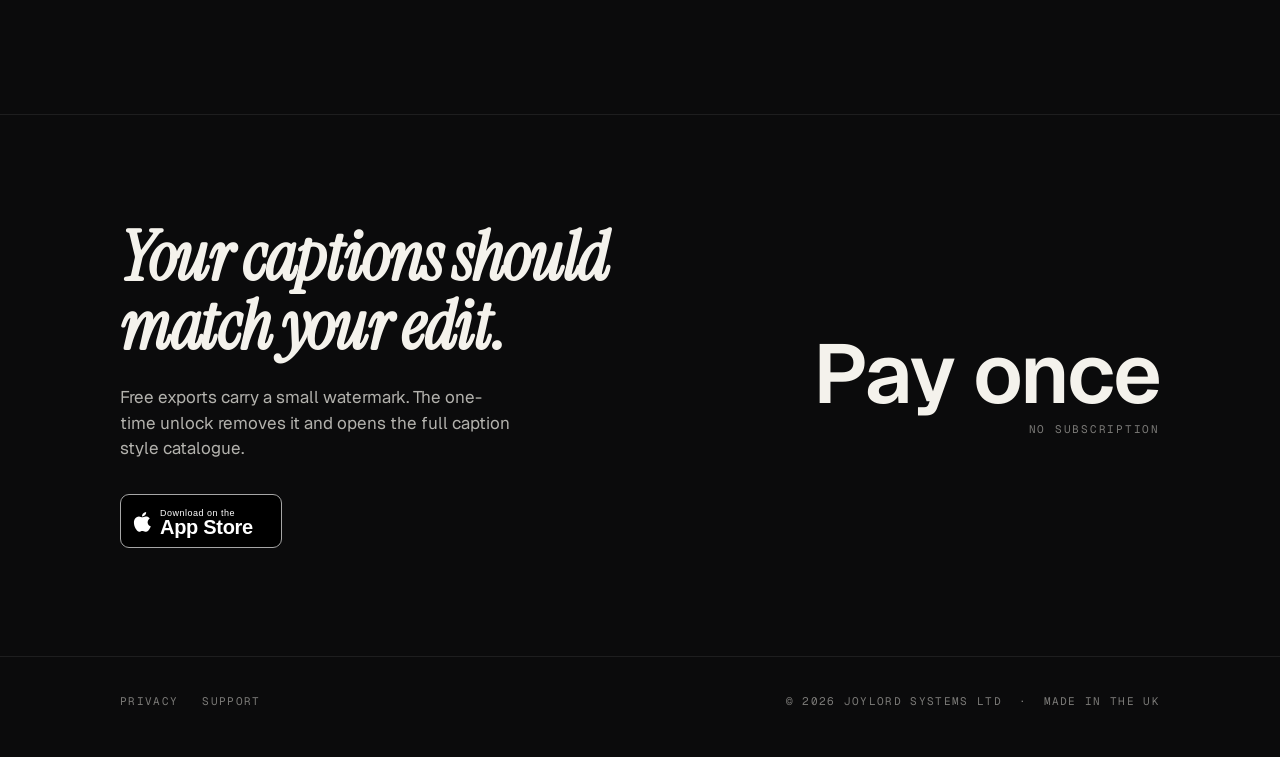
==== commit 06139621: "💄 Copy + screenshot + currency fixes Rewrite passes across all three pages to kill AI-marketing cade" ====
--- a/index.html
+++ b/index.html
@@ -3,8 +3,8 @@
 <head>
   <meta charset="utf-8" />
   <meta name="viewport" content="width=device-width, initial-scale=1, viewport-fit=cover" />
-  <title>Sound Off, Stylish captions for vertical video. Entirely on-device.</title>
-  <meta name="description" content="Sound Off adds word-by-word animated captions to short-form vertical video. Transcription, rendering, and export all happen on your iPhone. No account. No subscription. £14.99, one-time." />
+  <title>Sound Off: on-device caption styling for vertical video</title>
+  <meta name="description" content="Open a clip, pick a caption style, and Sound Off writes the captioned video back to Photos. Transcription, rendering, and export run on your iPhone. One-time purchase." />
   <meta name="theme-color" content="#0b0b0c" />
 
   <!-- Favicon -->
@@ -12,8 +12,8 @@
   <link rel="apple-touch-icon" href="app-icon.png" />
 
   <!-- Open Graph + Twitter -->
-  <meta property="og:title" content="Sound Off, Stylish captions for vertical video." />
-  <meta property="og:description" content="Entirely on-device. £14.99, one-time." />
+  <meta property="og:title" content="Sound Off: on-device caption styling for vertical video" />
+  <meta property="og:description" content="Open a clip, pick a caption style, save the captioned video back to Photos. Everything runs on your iPhone." />
   <meta property="og:type" content="website" />
   <meta property="og:url" content="https://soundoffcaptions.app/" />
   <meta name="twitter:card" content="summary" />
@@ -51,14 +51,14 @@
       <div class="hero-copy">
         <div class="hero-eyebrow">For&nbsp;iPhone&nbsp;·&nbsp;iOS&nbsp;26&nbsp;+</div>
         <h1 class="wordmark">Sound&nbsp;Off</h1>
-        <p class="hero-tagline">Stylish captions for vertical video. Entirely on-device.</p>
-        <p class="hero-sub">Drop in a clip. Sound Off transcribes it on your iPhone, lays the words out word-by-word in the style you pick, and writes the finished video back to Photos. No upload. No account. No subscription.</p>
+        <p class="hero-tagline">Stylish captions for vertical video, written on your iPhone.</p>
+        <p class="hero-sub">Open a clip. Sound Off transcribes the audio, animates the captions in the style you pick, and exports the finished video to Photos, Messages, or anywhere else you share to. Everything runs on the device.</p>
 
         <div class="hero-ctas">
           <!-- Apple's standard "Download on the App Store" badge.
                Inlined as SVG so it scales and works offline; sized to Apple's
                recommended minimums. -->
-          <a class="appstore-badge" href="https://apps.apple.com/" aria-label="Download Sound Off on the App Store">
+          <a class="appstore-badge" href="https://apps.apple.com/app/id6768448442" aria-label="Download Sound Off on the App Store">
             <svg xmlns="http://www.w3.org/2000/svg" viewBox="0 0 162 54" width="162" height="54" role="img" aria-hidden="true" focusable="false">
               <rect width="162" height="54" rx="9" fill="#000"/>
               <rect x="0.5" y="0.5" width="161" height="53" rx="8.5" fill="none" stroke="#A6A6A6" stroke-width="1"/>
@@ -69,7 +69,7 @@
               <text x="40" y="40" font-family="-apple-system, Helvetica, Arial, sans-serif" font-size="20" font-weight="600" fill="#fff" letter-spacing="-0.3">App Store</text>
             </svg>
           </a>
-          <span class="hero-price"><strong>£14.99</strong>&nbsp;·&nbsp;one-time</span>
+          <span class="hero-price">One-time purchase</span>
         </div>
       </div>
 
@@ -77,54 +77,7 @@
       <div class="phone-wrap" aria-hidden="true">
         <div class="phone">
           <div class="phone-screen">
-            <!-- Status bar -->
-            <div class="phone-status">
-              <span>9:41</span>
-              <span class="phone-notch"></span>
-              <span class="phone-status-icons">
-                <svg width="17" height="11" viewBox="0 0 17 11" fill="currentColor"><rect x="0" y="7" width="3" height="4" rx="0.6"/><rect x="4.5" y="5" width="3" height="6" rx="0.6"/><rect x="9" y="3" width="3" height="8" rx="0.6"/><rect x="13.5" y="0" width="3" height="11" rx="0.6"/></svg>
-                <svg width="16" height="11" viewBox="0 0 16 11" fill="none" stroke="currentColor" stroke-width="1.1"><path d="M1 4.2 A 11 11 0 0 1 15 4.2"/><path d="M3 6.4 A 8 8 0 0 1 13 6.4"/><path d="M5.2 8.6 A 4.5 4.5 0 0 1 10.8 8.6"/><circle cx="8" cy="10.3" r="0.8" fill="currentColor" stroke="none"/></svg>
-                <span class="batt"></span>
-              </span>
-            </div>
-
-            <!-- Editor top bar -->
-            <div class="ed-topbar">
-              <span class="ed-back" aria-hidden="true">‹</span>
-              <span class="ed-projname">Coffee shop talk</span>
-              <span class="ed-export">Export ›</span>
-            </div>
-
-            <!-- Video preview with caption -->
-            <div class="ed-video">
-              <div class="ed-poster"></div>
-              <div class="ed-vignette"></div>
-              <div class="ed-caption">
-                <span>WORDS</span>
-                <span>THAT</span>
-                <span class="active">POP.</span>
-              </div>
-              <div class="ed-scrub">
-                <span class="ed-play" aria-hidden="true"></span>
-                <span class="ed-track"><span class="ed-thumb"></span></span>
-                <span class="ed-time">0:18 / 0:47</span>
-              </div>
-            </div>
-
-            <!-- Strips -->
-            <div class="ed-strips">
-              <div class="ed-transcript">
-                <span class="ed-chunk">the thing about</span>
-                <span class="ed-chunk sel">words that pop</span>
-                <span class="ed-chunk">is they</span>
-              </div>
-              <div class="ed-style-row">
-                <span class="ed-style-tile active">Aa<span class="pop">.</span></span>
-                <span class="ed-style-tile kara">aa<span class="hl">·</span></span>
-                <span class="ed-style-tile mini">classic</span>
-                <span class="ed-style-tile">Bb</span>
-              </div>
-            </div>
+            <img class="phone-screenshot" src="screenshot-editor.png" alt="" />
           </div>
           <span class="phone-home"></span>
         </div>
@@ -149,25 +102,25 @@
   <section class="features" data-screen-label="Features">
     <div class="container">
       <div class="section-label">What it does</div>
-      <p class="section-lede">Built for makers who write captions by hand and want their hour back.</p>
+      <p class="section-lede">A small native iPhone app for captioning vertical video. The work runs on the device, and you pay for the app once.</p>
 
       <div class="feature-grid">
         <article class="feature">
           <span class="feature-num">01</span>
           <h3 class="feature-title">On-device.</h3>
-          <p class="feature-body">Transcription, rendering, and export all happen on your iPhone. Your videos never leave the device.</p>
+          <p class="feature-body">Transcription, rendering, and export run on your iPhone. Your video never leaves the device.</p>
         </article>
 
         <article class="feature">
           <span class="feature-num">02</span>
           <h3 class="feature-title"><span class="accent-underline">Studio-grade</span> captions.</h3>
-          <p class="feature-body">Nine animated caption styles. Word-by-word, ready to share, Pop, Karaoke, Classic, Bounce, and more.</p>
+          <p class="feature-body">Nine caption styles, including Pop Yellow, Karaoke, Classic, and Bounce Bold. Each one animates the words as the speaker says them.</p>
         </article>
 
         <article class="feature">
           <span class="feature-num">03</span>
-          <h3 class="feature-title">One-time price.</h3>
-          <p class="feature-body">£14.99. No subscription, no tier upsell, no account. Buy it once and own it on every iPhone you sign in on.</p>
+          <h3 class="feature-title">Pay once.</h3>
+          <p class="feature-body">Sound Off is a single purchase, not a subscription. The app works on every iPhone signed into your Apple ID.</p>
         </article>
       </div>
     </div>
@@ -177,10 +130,10 @@
   <section class="cta" data-screen-label="CTA">
     <div class="container cta-inner">
       <div>
-        <h2 class="cta-headline">Captions that look like a creator made them. Because you did.</h2>
-        <p class="cta-sub">Try it free. Export with a small watermark, or unlock the full catalogue and lose the mark, once, forever.</p>
+        <h2 class="cta-headline">Your captions should match your edit.</h2>
+        <p class="cta-sub">Free exports carry a small watermark. The one-time unlock removes it and opens the full caption style catalogue.</p>
         <div class="cta-row">
-          <a class="appstore-badge" href="https://apps.apple.com/" aria-label="Download Sound Off on the App Store">
+          <a class="appstore-badge" href="https://apps.apple.com/app/id6768448442" aria-label="Download Sound Off on the App Store">
             <svg xmlns="http://www.w3.org/2000/svg" viewBox="0 0 162 54" width="162" height="54" role="img" aria-hidden="true" focusable="false">
               <rect width="162" height="54" rx="9" fill="#000"/>
               <rect x="0.5" y="0.5" width="161" height="53" rx="8.5" fill="none" stroke="#A6A6A6" stroke-width="1"/>
@@ -192,8 +145,8 @@
         </div>
       </div>
       <div class="cta-price">
-        <span class="cta-price-amount">£14.99</span>
-        <span class="cta-price-meta">One-time · Forever</span>
+        <span class="cta-price-amount">Pay once</span>
+        <span class="cta-price-meta">no subscription</span>
       </div>
     </div>
   </section>
--- a/styles.css
+++ b/styles.css
@@ -225,6 +225,12 @@
   display: flex;
   flex-direction: column;
 }
+.phone-screenshot {
+  width: 100%;
+  height: 100%;
+  object-fit: cover;
+  display: block;
+}
 .phone-status {
   height: 44px;
   position: relative;
@@ -684,8 +690,8 @@
   text-align: right;
 }
 .cta-price-amount {
-  font-family: var(--mono);
-  font-weight: 500;
+  font-family: var(--sans);
+  font-weight: 600;
   font-size: clamp(48px, 6.5vw, 84px);
   line-height: 1;
   color: var(--ink);
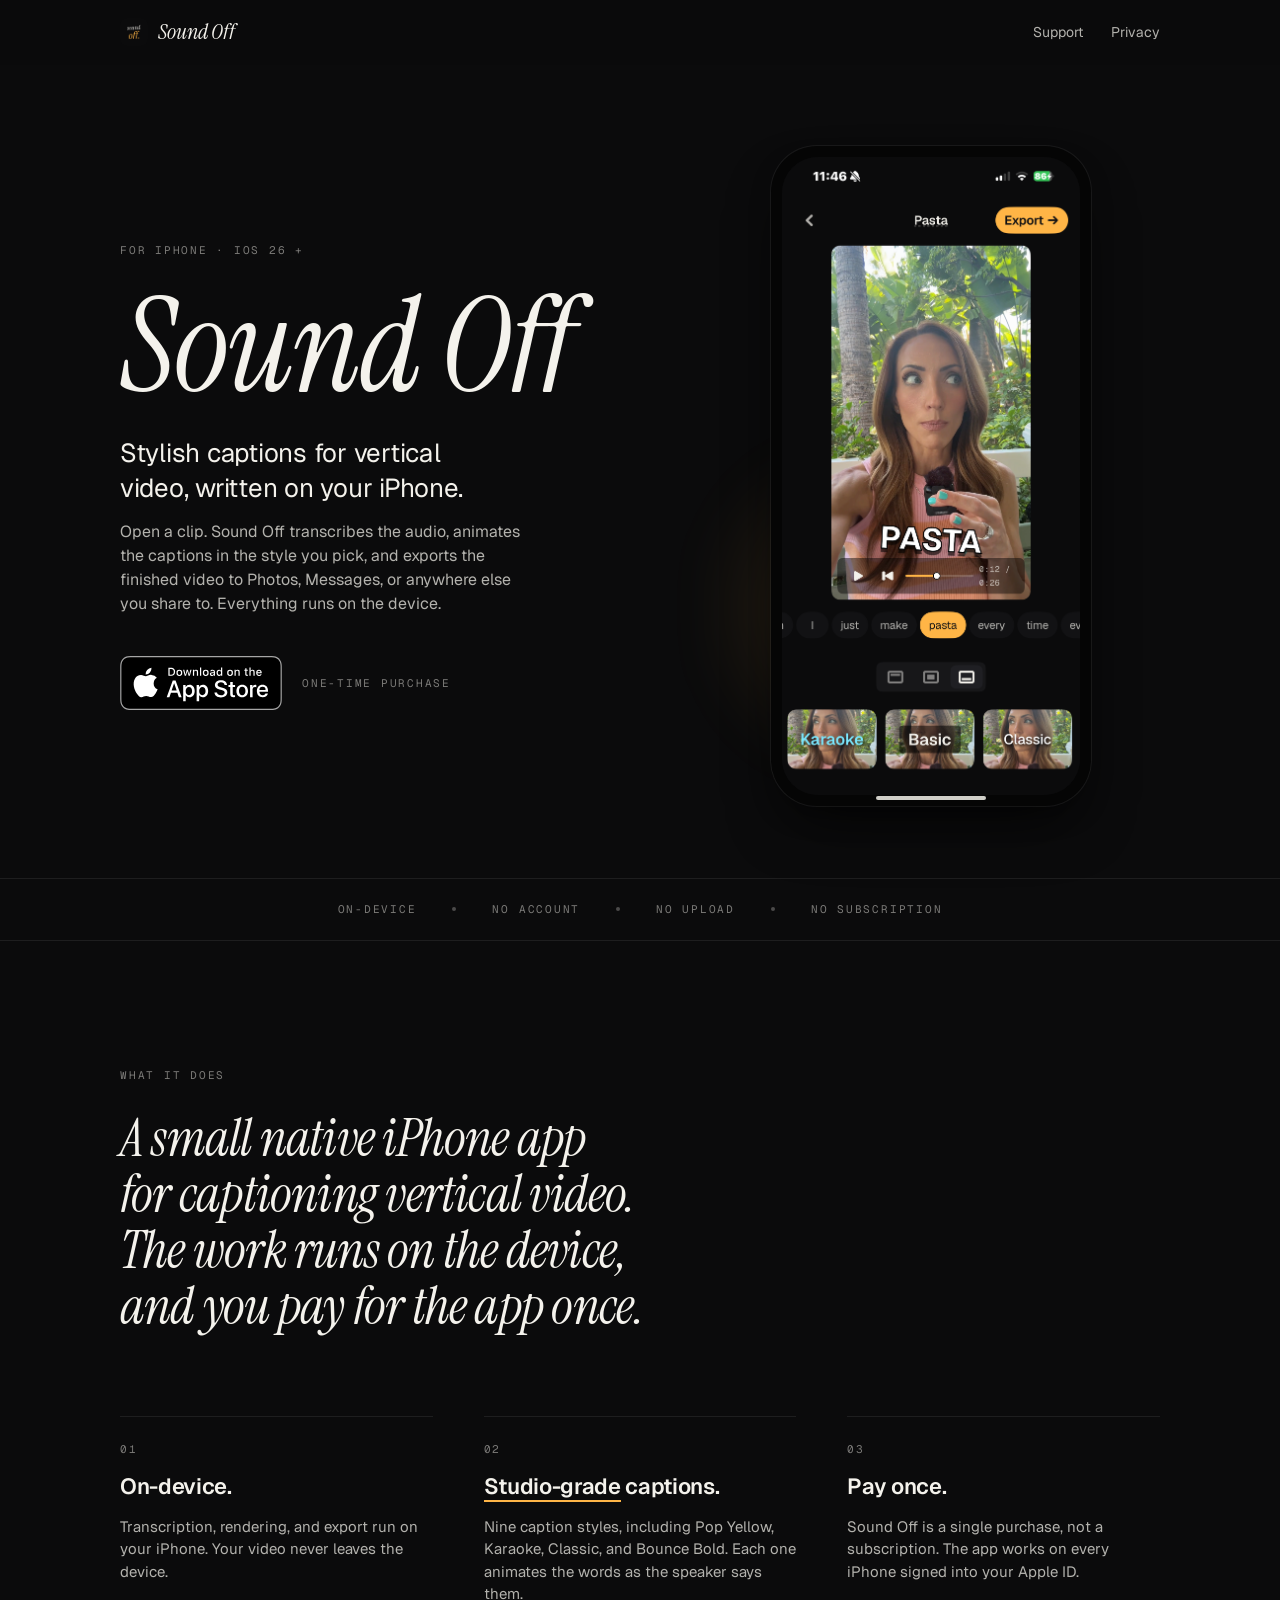
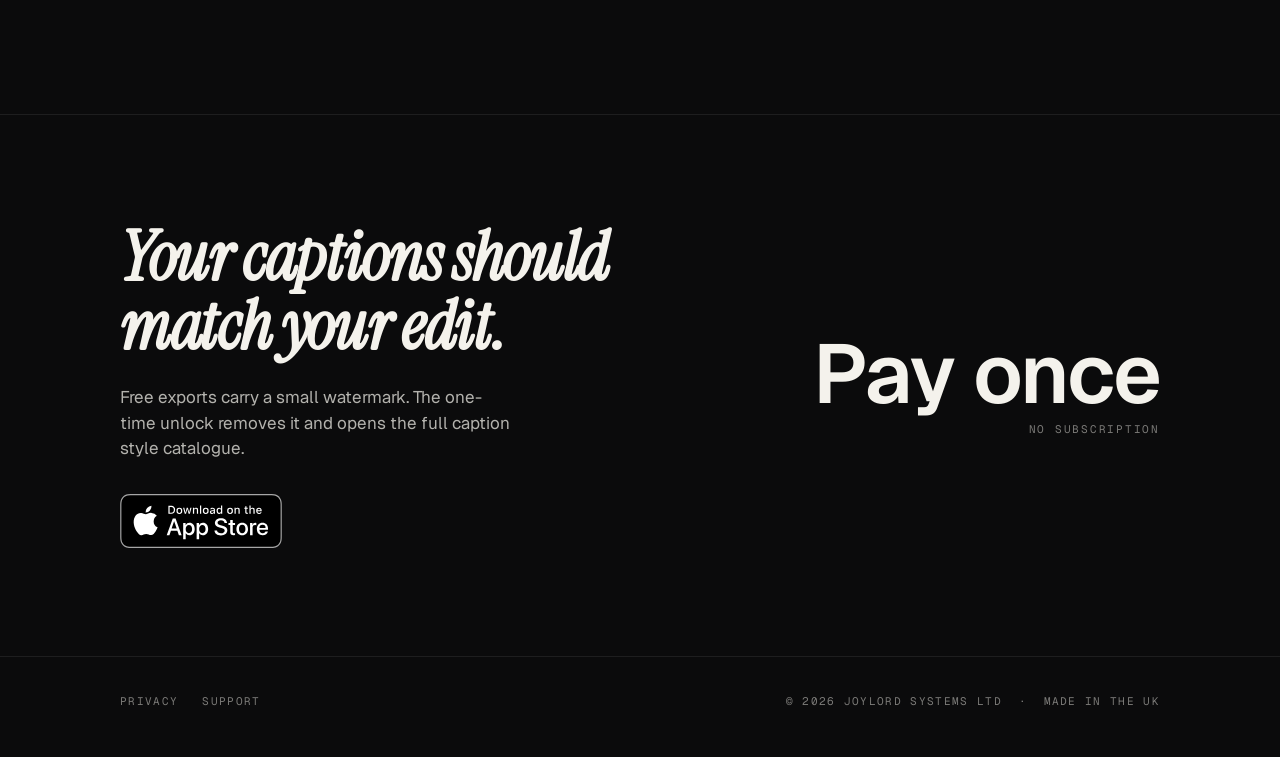
==== commit 27dcd3ad: "💄 Apple's official App Store badge + Pasta-demo screenshot - Drop Apple's official "Download on the " ====
--- a/index.html
+++ b/index.html
@@ -59,15 +59,7 @@
                Inlined as SVG so it scales and works offline; sized to Apple's
                recommended minimums. -->
           <a class="appstore-badge" href="https://apps.apple.com/app/id6768448442" aria-label="Download Sound Off on the App Store">
-            <svg xmlns="http://www.w3.org/2000/svg" viewBox="0 0 162 54" width="162" height="54" role="img" aria-hidden="true" focusable="false">
-              <rect width="162" height="54" rx="9" fill="#000"/>
-              <rect x="0.5" y="0.5" width="161" height="53" rx="8.5" fill="none" stroke="#A6A6A6" stroke-width="1"/>
-              <!-- Apple logo -->
-              <path fill="#fff" d="M27.6 28.3c0-2.6 2.1-3.9 2.2-3.9-1.2-1.7-3.1-2-3.7-2-1.6-.2-3 .9-3.8.9-.8 0-2-.9-3.3-.9-1.7 0-3.3 1-4.2 2.5-1.8 3.1-.5 7.7 1.3 10.3.9 1.2 1.9 2.6 3.2 2.5 1.3-.1 1.8-.8 3.4-.8 1.6 0 2 .8 3.4.8 1.4 0 2.3-1.2 3.2-2.5.7-.9 1.2-1.9 1.5-3-1 0-3.2-1.4-3.2-3.9zm-2.5-7.2c.7-.8 1.2-2 1-3.2-1 .1-2.3.7-3 1.5-.6.7-1.2 1.9-1.1 3.1 1.2.1 2.4-.6 3.1-1.4z"/>
-              <!-- text -->
-              <text x="40" y="22" font-family="-apple-system, Helvetica, Arial, sans-serif" font-size="9" fill="#fff" letter-spacing="0.5">Download on the</text>
-              <text x="40" y="40" font-family="-apple-system, Helvetica, Arial, sans-serif" font-size="20" font-weight="600" fill="#fff" letter-spacing="-0.3">App Store</text>
-            </svg>
+            <img src="appstore-badge.svg" alt="Download on the App Store" width="162" height="54" />
           </a>
           <span class="hero-price">One-time purchase</span>
         </div>
@@ -134,13 +126,7 @@
         <p class="cta-sub">Free exports carry a small watermark. The one-time unlock removes it and opens the full caption style catalogue.</p>
         <div class="cta-row">
           <a class="appstore-badge" href="https://apps.apple.com/app/id6768448442" aria-label="Download Sound Off on the App Store">
-            <svg xmlns="http://www.w3.org/2000/svg" viewBox="0 0 162 54" width="162" height="54" role="img" aria-hidden="true" focusable="false">
-              <rect width="162" height="54" rx="9" fill="#000"/>
-              <rect x="0.5" y="0.5" width="161" height="53" rx="8.5" fill="none" stroke="#A6A6A6" stroke-width="1"/>
-              <path fill="#fff" d="M27.6 28.3c0-2.6 2.1-3.9 2.2-3.9-1.2-1.7-3.1-2-3.7-2-1.6-.2-3 .9-3.8.9-.8 0-2-.9-3.3-.9-1.7 0-3.3 1-4.2 2.5-1.8 3.1-.5 7.7 1.3 10.3.9 1.2 1.9 2.6 3.2 2.5 1.3-.1 1.8-.8 3.4-.8 1.6 0 2 .8 3.4.8 1.4 0 2.3-1.2 3.2-2.5.7-.9 1.2-1.9 1.5-3-1 0-3.2-1.4-3.2-3.9zm-2.5-7.2c.7-.8 1.2-2 1-3.2-1 .1-2.3.7-3 1.5-.6.7-1.2 1.9-1.1 3.1 1.2.1 2.4-.6 3.1-1.4z"/>
-              <text x="40" y="22" font-family="-apple-system, Helvetica, Arial, sans-serif" font-size="9" fill="#fff" letter-spacing="0.5">Download on the</text>
-              <text x="40" y="40" font-family="-apple-system, Helvetica, Arial, sans-serif" font-size="20" font-weight="600" fill="#fff" letter-spacing="-0.3">App Store</text>
-            </svg>
+            <img src="appstore-badge.svg" alt="Download on the App Store" width="162" height="54" />
           </a>
         </div>
       </div>
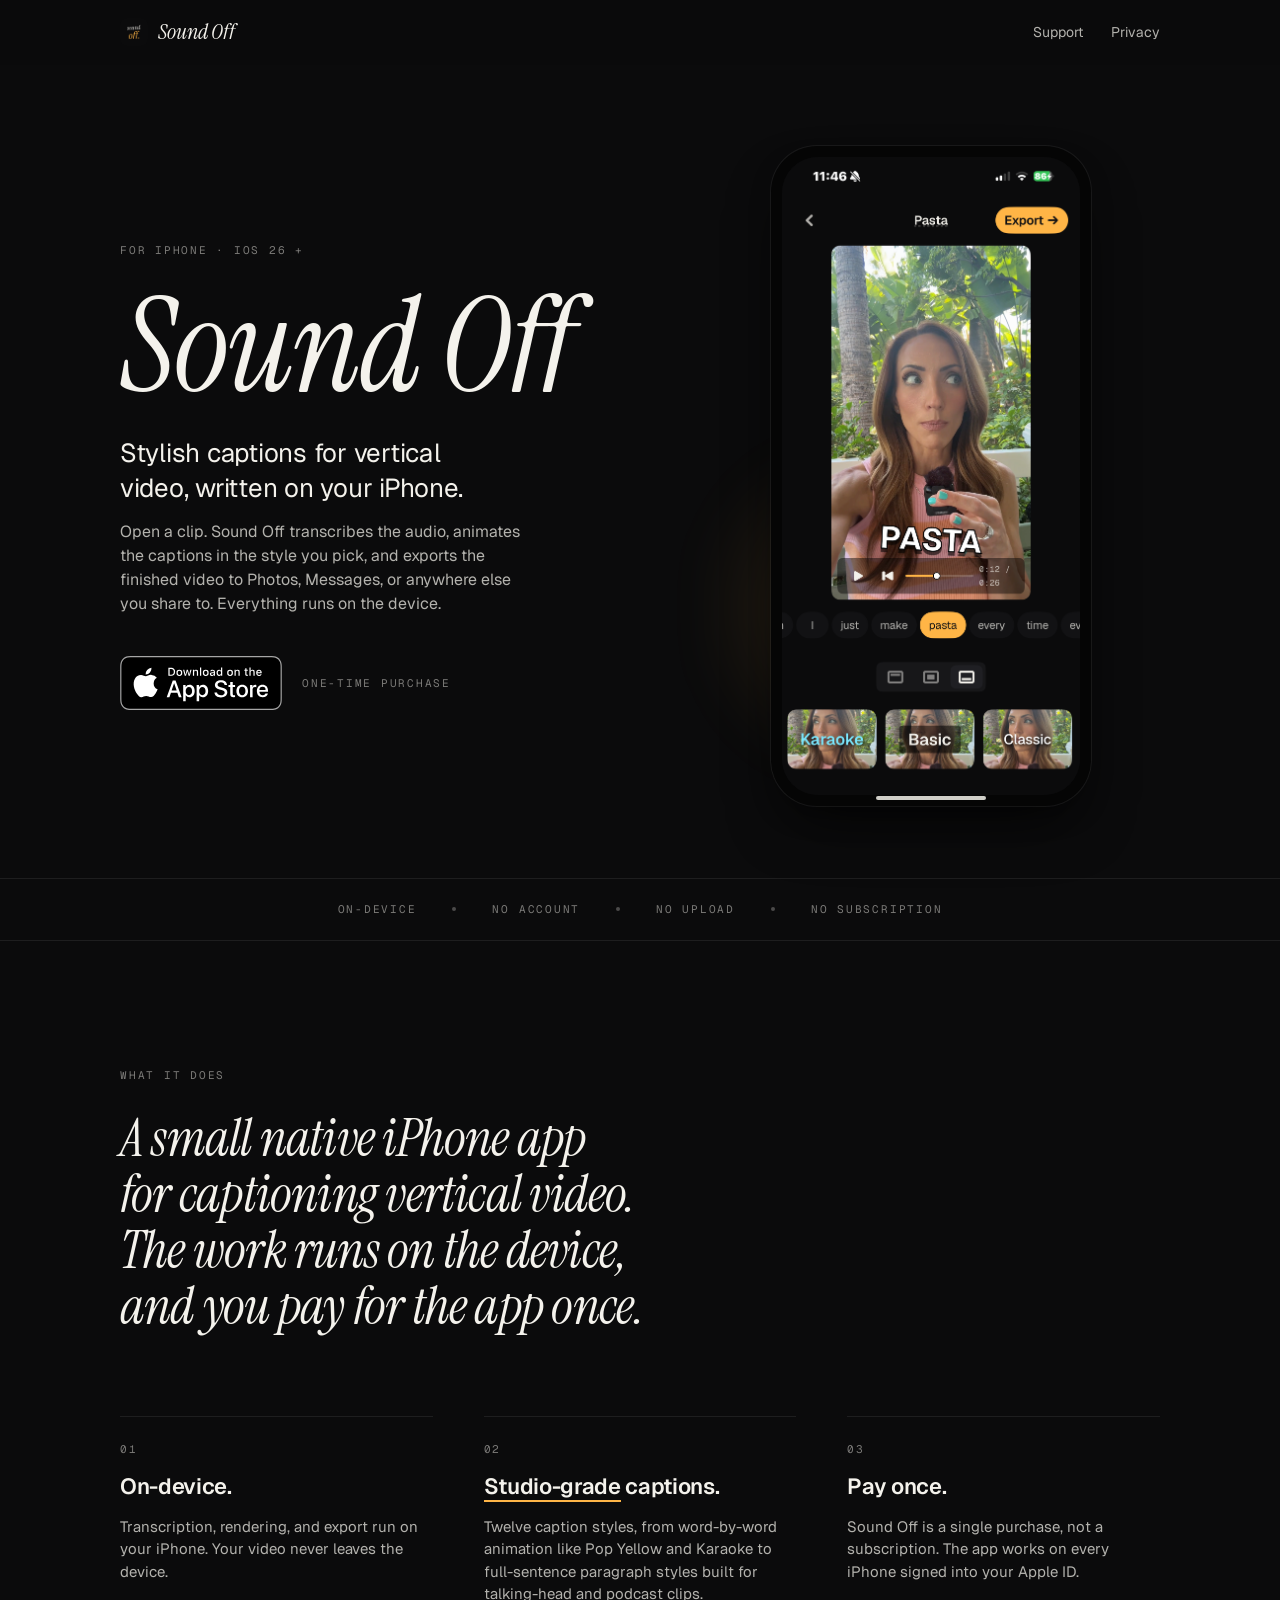
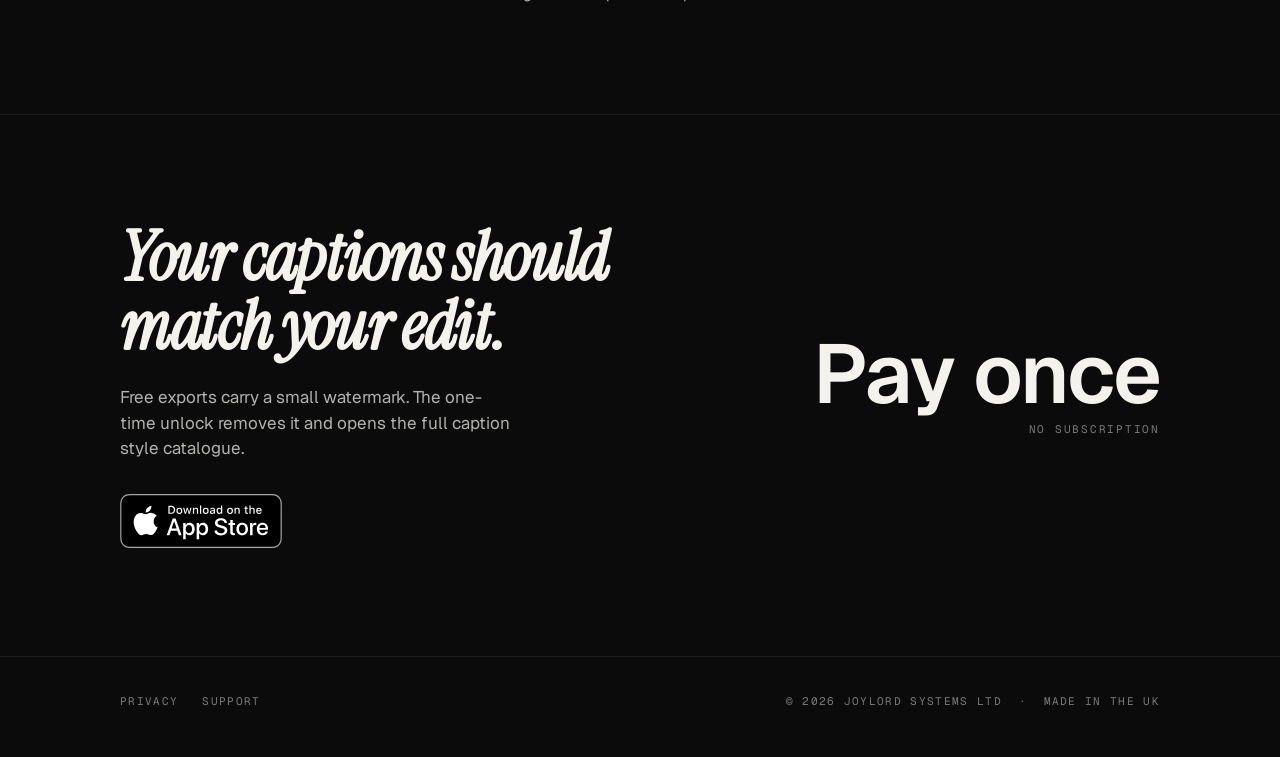
==== commit b540bff7: "💄 Reflect v1.1 in features: twelve styles + paragraph captions Co-Authored-By: Claude Opus 4.8 (1M c" ====
--- a/index.html
+++ b/index.html
@@ -106,7 +106,7 @@
         <article class="feature">
           <span class="feature-num">02</span>
           <h3 class="feature-title"><span class="accent-underline">Studio-grade</span> captions.</h3>
-          <p class="feature-body">Nine caption styles, including Pop Yellow, Karaoke, Classic, and Bounce Bold. Each one animates the words as the speaker says them.</p>
+          <p class="feature-body">Twelve caption styles, from word-by-word animation like Pop&nbsp;Yellow and Karaoke to full-sentence paragraph styles built for talking-head and podcast clips.</p>
         </article>
 
         <article class="feature">
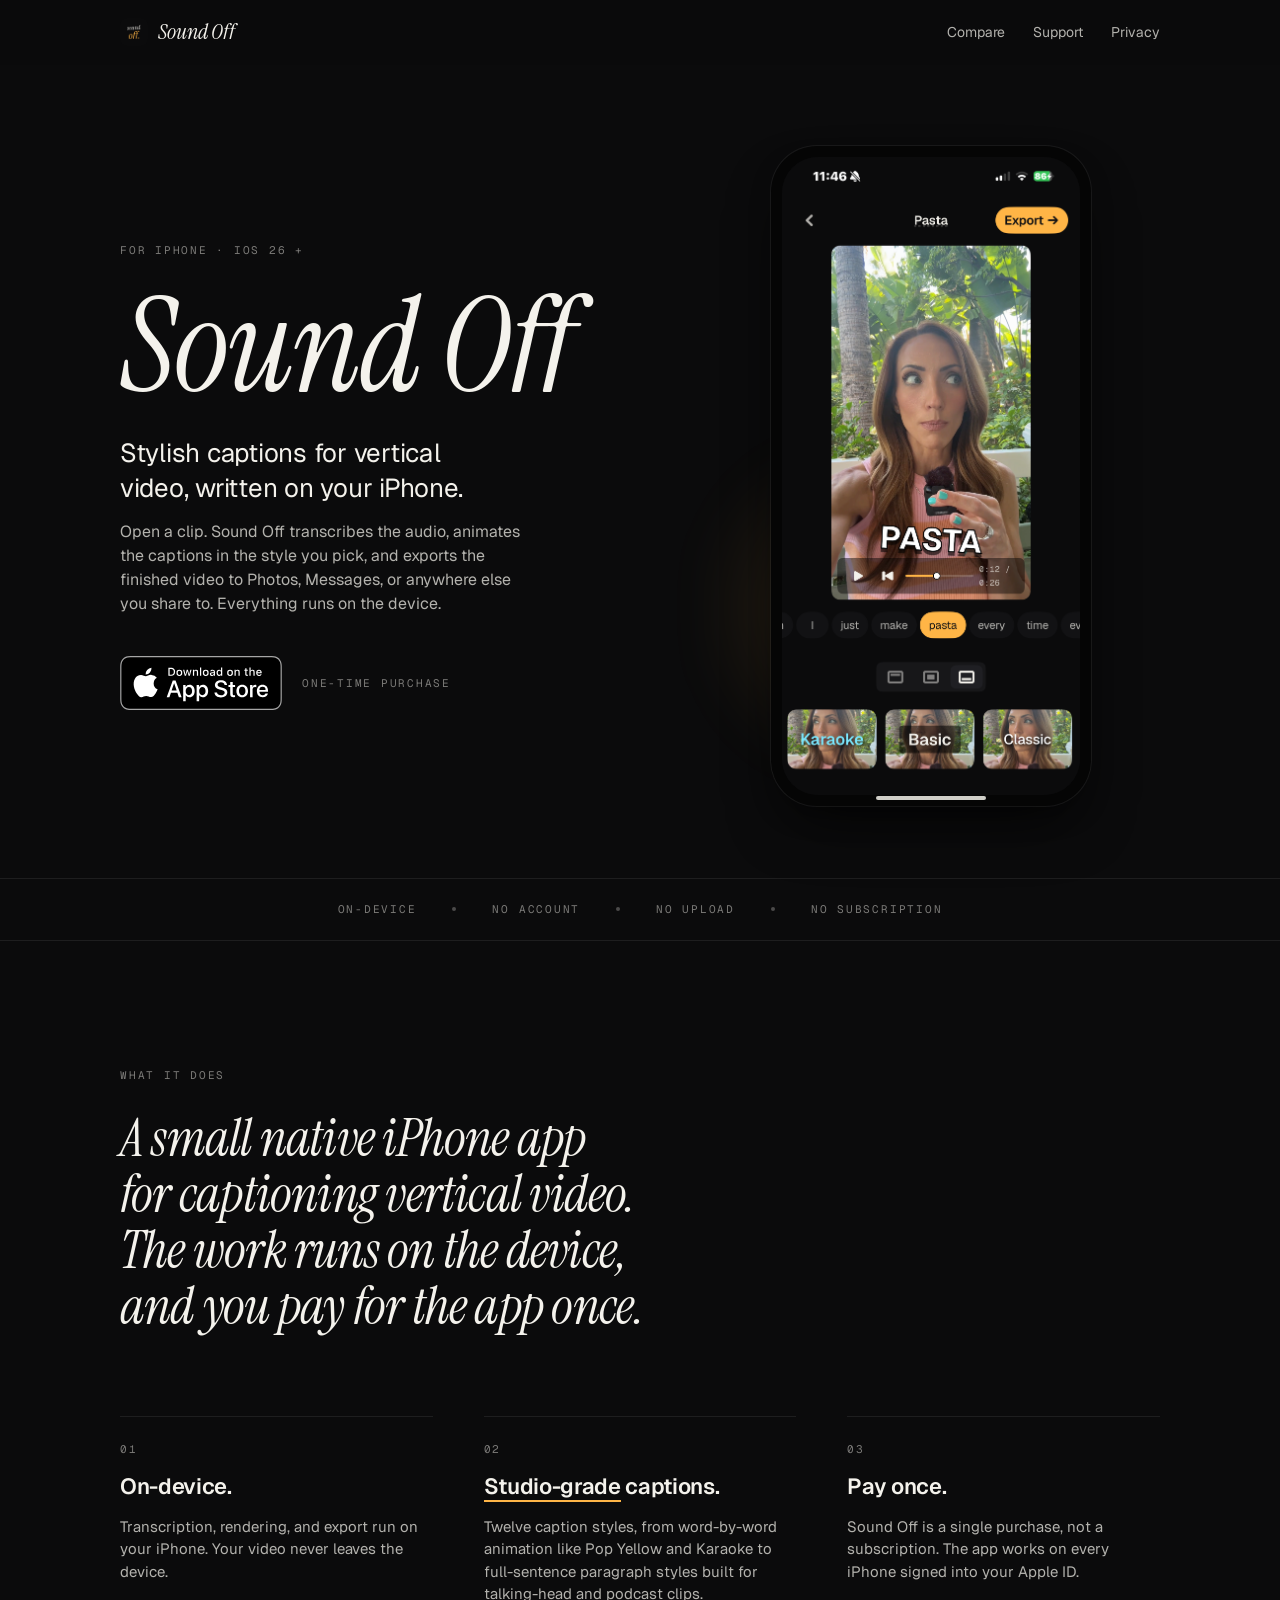
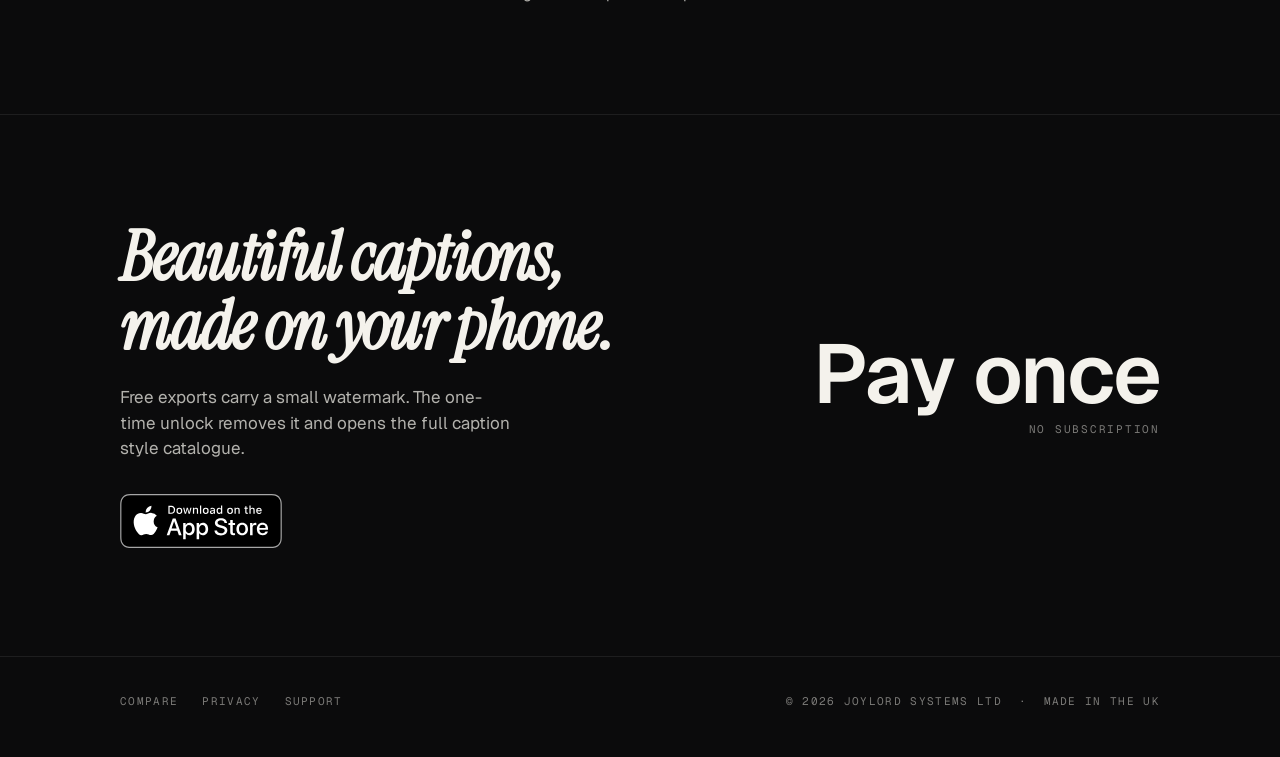
==== commit c76e5a75: "✨ Add competitor comparison pages: privacy matrix + vs CapCut + vs Mojo compare.html: sourced matrix" ====
--- a/index.html
+++ b/index.html
@@ -39,6 +39,7 @@
         <span class="brand-name">Sound&nbsp;Off</span>
       </a>
       <nav class="topnav" aria-label="Primary">
+        <a href="compare.html">Compare</a>
         <a href="support.html">Support</a>
         <a href="privacy.html">Privacy</a>
       </nav>
@@ -122,7 +123,7 @@
   <section class="cta" data-screen-label="CTA">
     <div class="container cta-inner">
       <div>
-        <h2 class="cta-headline">Your captions should match your edit.</h2>
+        <h2 class="cta-headline">Beautiful captions, made on your phone.</h2>
         <p class="cta-sub">Free exports carry a small watermark. The one-time unlock removes it and opens the full caption style catalogue.</p>
         <div class="cta-row">
           <a class="appstore-badge" href="https://apps.apple.com/app/id6768448442" aria-label="Download Sound Off on the App Store">
@@ -141,6 +142,7 @@
   <footer class="footer">
     <div class="container footer-inner">
       <ul class="footer-links" style="list-style:none;margin:0;padding:0;">
+        <li><a href="compare.html">Compare</a></li>
         <li><a href="privacy.html">Privacy</a></li>
         <li><a href="support.html">Support</a></li>
       </ul>
--- a/styles.css
+++ b/styles.css
@@ -922,6 +922,502 @@
   .ed-caption { font-size: 22px; }
 }
 
+/* ---------- Compare page ---------- */
+.cmp-shell { padding: clamp(48px, 7vh, 96px) 0 clamp(80px, 12vh, 140px); }
+.cmp-headline {
+  font-family: var(--serif);
+  font-style: italic;
+  font-weight: 400;
+  font-size: clamp(40px, 6vw, 76px);
+  line-height: 1.0;
+  letter-spacing: -0.015em;
+  color: var(--ink);
+  margin: 0 0 24px;
+  text-wrap: balance;
+}
+.cmp-accent { color: var(--accent); }
+.cmp-lede {
+  font-size: 18px;
+  line-height: 1.55;
+  color: var(--ink-2);
+  max-width: 62ch;
+  margin: 0 0 48px;
+  text-wrap: pretty;
+}
+
+/* Matrix */
+.cmp-scroll {
+  overflow-x: auto;
+  -webkit-overflow-scrolling: touch;
+  border: 1px solid var(--line);
+  border-radius: var(--r-card);
+}
+.cmp-table {
+  width: 100%;
+  border-collapse: collapse;
+  font-size: 14px;
+  min-width: 720px;
+}
+.cmp-table thead th {
+  text-align: left;
+  vertical-align: bottom;
+  font-family: var(--mono);
+  font-weight: 500;
+  font-size: 11px;
+  letter-spacing: 0.08em;
+  text-transform: uppercase;
+  color: var(--ink-3);
+  padding: 18px 18px 14px;
+  border-bottom: 1px solid var(--line-2);
+  background: var(--bg-1);
+}
+.cmp-th-sub {
+  display: block;
+  margin-top: 4px;
+  font-size: 10px;
+  letter-spacing: 0.04em;
+  text-transform: none;
+  color: var(--ink-4);
+}
+.cmp-app-col { min-width: 230px; }
+.cmp-table tbody th {
+  text-align: left;
+  font-weight: 400;
+  padding: 16px 18px;
+  border-bottom: 1px solid var(--line);
+  vertical-align: middle;
+}
+.cmp-table tbody td {
+  padding: 16px 18px;
+  border-bottom: 1px solid var(--line);
+  color: var(--ink-2);
+  vertical-align: middle;
+}
+.cmp-table tbody tr:last-child th,
+.cmp-table tbody tr:last-child td { border-bottom: 0; }
+.cmp-name {
+  display: block;
+  font-family: var(--sans);
+  font-weight: 600;
+  font-size: 15px;
+  letter-spacing: -0.01em;
+  color: var(--ink);
+}
+.cmp-dev {
+  display: block;
+  margin-top: 3px;
+  font-family: var(--mono);
+  font-size: 11px;
+  color: var(--ink-4);
+}
+.cmp-policy {
+  display: inline-block;
+  margin-top: 9px;
+  font-family: var(--mono);
+  font-size: 11px;
+  letter-spacing: 0.02em;
+  color: var(--ink-3);
+  text-decoration: underline;
+  text-decoration-color: var(--ink-4);
+  text-underline-offset: 2px;
+}
+.cmp-policy:hover { color: var(--accent); text-decoration-color: var(--accent); }
+.cmp-yes { color: var(--ink); font-weight: 500; }
+.cmp-no { color: var(--accent); font-weight: 600; }
+.cmp-self {
+  background:
+    linear-gradient(90deg, #ffb5470e, transparent 70%);
+  box-shadow: inset 2px 0 0 var(--accent);
+}
+.cmp-self th, .cmp-self td { border-bottom-color: var(--line-2); }
+
+/* Fair caveat */
+.cmp-fair {
+  margin: 40px 0 0;
+  padding: 28px 0 0;
+}
+.cmp-fair p {
+  font-size: 16px;
+  line-height: 1.6;
+  color: var(--ink-2);
+  max-width: 70ch;
+  margin: 0 0 14px;
+  text-wrap: pretty;
+}
+.cmp-fair p strong { color: var(--ink); font-weight: 600; }
+.cmp-fair-note {
+  font-size: 13px !important;
+  color: var(--ink-3) !important;
+}
+
+/* Deep-dive links */
+.cmp-deeper { margin-top: 72px; }
+.cmp-link-row {
+  display: block;
+  padding: 24px;
+  border: 1px solid var(--line);
+  border-radius: var(--r-card);
+  transition: border-color 0.2s ease, background 0.2s ease;
+}
+.cmp-link-row + .cmp-link-row { margin-top: 12px; }
+.cmp-link-row:hover {
+  border-color: var(--line-2);
+  background: var(--bg-1);
+  color: inherit;
+}
+.cmp-link-title {
+  display: block;
+  font-family: var(--sans);
+  font-weight: 600;
+  font-size: 18px;
+  letter-spacing: -0.01em;
+  color: var(--ink);
+}
+.cmp-link-sub {
+  display: block;
+  margin-top: 6px;
+  font-size: 14px;
+  color: var(--ink-2);
+}
+
+/* CTA */
+.cmp-cta {
+  margin-top: 80px;
+  padding: clamp(40px, 6vw, 64px);
+  border: 1px solid var(--line);
+  border-radius: var(--r-modal);
+  background:
+    radial-gradient(70% 120% at 0% 0%, #ffb5470e, transparent 60%),
+    var(--bg-1);
+  text-align: left;
+}
+.cmp-cta-headline {
+  font-family: var(--serif);
+  font-style: italic;
+  font-size: clamp(30px, 4.4vw, 48px);
+  line-height: 1.05;
+  letter-spacing: -0.015em;
+  color: var(--ink);
+  margin: 0 0 16px;
+  text-wrap: balance;
+}
+.cmp-cta-sub {
+  font-size: 16px;
+  color: var(--ink-2);
+  max-width: 44ch;
+  margin: 0 0 28px;
+}
+
+/* Sources */
+.cmp-sources {
+  margin-top: 56px;
+  padding-top: 28px;
+  border-top: 1px solid var(--line);
+}
+.cmp-sources-label {
+  font-family: var(--mono);
+  font-size: 11px;
+  letter-spacing: 0.16em;
+  text-transform: uppercase;
+  color: var(--ink-3);
+  margin: 0 0 14px;
+}
+.cmp-sources p {
+  font-size: 13px;
+  line-height: 1.6;
+  color: var(--ink-3);
+  max-width: 76ch;
+  margin: 0;
+}
+.cmp-sources strong { color: var(--ink-2); font-weight: 500; }
+
+/* Stacked table on narrow screens */
+@media (max-width: 700px) {
+  .cmp-scroll { border: 0; border-radius: 0; overflow-x: visible; }
+  .cmp-table { min-width: 0; }
+  .cmp-table thead { display: none; }
+  .cmp-table, .cmp-table tbody, .cmp-table tr, .cmp-table th, .cmp-table td { display: block; }
+  .cmp-table tr {
+    border: 1px solid var(--line);
+    border-radius: var(--r-card);
+    margin-bottom: 14px;
+    padding: 6px 0;
+  }
+  .cmp-self { box-shadow: inset 3px 0 0 var(--accent); }
+  .cmp-table tbody th { border-bottom: 1px solid var(--line); padding-bottom: 14px; }
+  .cmp-table tbody td {
+    display: flex;
+    justify-content: space-between;
+    gap: 16px;
+    border-bottom: 0;
+    padding: 9px 18px;
+    text-align: right;
+  }
+  .cmp-table tbody td::before {
+    content: attr(data-label);
+    font-family: var(--mono);
+    font-size: 11px;
+    letter-spacing: 0.04em;
+    text-transform: uppercase;
+    color: var(--ink-4);
+    text-align: left;
+  }
+}
+
+/* ---------- vs- page ---------- */
+.vs-shell { padding: clamp(48px, 7vh, 96px) 0 clamp(80px, 12vh, 140px); }
+.vs-crumb { color: var(--ink-3); }
+.vs-crumb:hover { color: var(--accent); }
+.vs-headline {
+  font-family: var(--serif);
+  font-style: italic;
+  font-weight: 400;
+  font-size: clamp(48px, 8vw, 88px);
+  line-height: 0.96;
+  letter-spacing: -0.015em;
+  color: var(--ink);
+  margin: 0 0 24px;
+}
+.vs-lede {
+  font-size: 20px;
+  line-height: 1.5;
+  color: var(--ink);
+  max-width: 50ch;
+  margin: 0 0 16px;
+  text-wrap: pretty;
+}
+.vs-section {
+  margin-top: clamp(56px, 9vh, 104px);
+  padding-top: clamp(40px, 6vh, 64px);
+  border-top: 1px solid var(--line);
+}
+.vs-section-lede {
+  font-size: 18px;
+  line-height: 1.5;
+  color: var(--ink);
+  max-width: 60ch;
+  margin: 0 0 28px;
+  text-wrap: pretty;
+}
+.vs-body {
+  font-size: 16px;
+  line-height: 1.6;
+  color: var(--ink-2);
+  max-width: 64ch;
+  margin: 0 0 18px;
+  text-wrap: pretty;
+}
+.vs-body strong { color: var(--ink); font-weight: 600; }
+
+/* Privacy label cards */
+.vs-labels {
+  display: grid;
+  grid-template-columns: 1fr 1fr;
+  gap: 20px;
+  margin: 8px 0 20px;
+}
+.vs-label {
+  border: 1px solid var(--line);
+  border-radius: var(--r-card);
+  padding: 24px;
+  background: var(--bg-1);
+}
+.vs-label-good { box-shadow: inset 0 0 0 1px #ffb54730; border-color: #ffb54740; }
+.vs-label-app {
+  font-family: var(--sans);
+  font-weight: 600;
+  font-size: 16px;
+  color: var(--ink);
+  margin: 0 0 18px;
+}
+.vs-label-app span {
+  display: block;
+  margin-top: 3px;
+  font-family: var(--mono);
+  font-weight: 400;
+  font-size: 11px;
+  color: var(--ink-4);
+}
+.vs-label-dl { margin: 0; }
+.vs-label-dl dt {
+  font-family: var(--mono);
+  font-size: 11px;
+  letter-spacing: 0.1em;
+  text-transform: uppercase;
+  color: var(--ink-3);
+  margin-top: 16px;
+}
+.vs-label-dl dt:first-child { margin-top: 0; }
+.vs-label-dl dd {
+  margin: 6px 0 0;
+  font-size: 15px;
+  line-height: 1.45;
+  color: var(--ink);
+}
+.vs-label-good .vs-label-dl dd { color: var(--accent); font-weight: 500; }
+.vs-label-foot {
+  margin: 20px 0 0;
+  font-family: var(--mono);
+  font-size: 10px;
+  letter-spacing: 0.08em;
+  text-transform: uppercase;
+  color: var(--ink-4);
+}
+.vs-caption {
+  font-size: 14px;
+  line-height: 1.55;
+  color: var(--ink-3);
+  max-width: 64ch;
+  margin: 0;
+}
+
+/* Quote */
+.vs-quote {
+  margin: 0 0 24px;
+  padding: 24px 28px;
+  border-left: 2px solid var(--accent);
+  background: var(--bg-1);
+  border-radius: 0 var(--r-card) var(--r-card) 0;
+}
+.vs-quote p {
+  font-size: 17px;
+  line-height: 1.55;
+  color: var(--ink);
+  margin: 0 0 14px;
+  text-wrap: pretty;
+}
+.vs-quote strong { font-weight: 600; }
+.vs-quote cite {
+  font-family: var(--mono);
+  font-style: normal;
+  font-size: 11px;
+  letter-spacing: 0.1em;
+  text-transform: uppercase;
+  color: var(--ink-3);
+}
+
+/* Airplane-mode proof */
+.vs-proof {
+  padding: clamp(32px, 5vw, 56px);
+  border: 1px solid var(--line);
+  border-radius: var(--r-modal);
+  background:
+    radial-gradient(60% 100% at 100% 0%, #ffb5470e, transparent 60%),
+    var(--bg-1);
+}
+.vs-proof-line {
+  font-family: var(--serif);
+  font-style: italic;
+  font-size: clamp(26px, 4vw, 40px);
+  line-height: 1.1;
+  color: var(--ink-2);
+  margin: 0;
+}
+.vs-proof-strong { color: var(--ink); }
+.vs-proof-sub {
+  margin: 18px 0 0;
+  font-family: var(--mono);
+  font-size: 12px;
+  letter-spacing: 0.1em;
+  text-transform: uppercase;
+  color: var(--ink-3);
+}
+
+/* Price compare */
+.vs-price-row {
+  display: grid;
+  grid-template-columns: 1fr 1fr;
+  gap: 20px;
+}
+.vs-price {
+  padding: 28px;
+  border: 1px solid var(--line);
+  border-radius: var(--r-card);
+}
+.vs-price-amount {
+  display: block;
+  font-family: var(--sans);
+  font-weight: 600;
+  font-size: clamp(36px, 5vw, 56px);
+  line-height: 1;
+  letter-spacing: -0.02em;
+  color: var(--ink);
+}
+.vs-price-per { font-size: 0.4em; color: var(--ink-3); font-weight: 500; }
+.vs-price-meta {
+  display: block;
+  margin-top: 12px;
+  font-family: var(--mono);
+  font-size: 11px;
+  letter-spacing: 0.1em;
+  text-transform: uppercase;
+  color: var(--ink-3);
+}
+.vs-price-muted { background: var(--bg); }
+.vs-price-muted .vs-price-amount { color: var(--ink-3); }
+
+/* Vendor / processing-location list (vs-mojo) */
+.vs-vendors {
+  list-style: none;
+  margin: 0 0 24px;
+  padding: 0;
+  border: 1px solid var(--line);
+  border-radius: var(--r-card);
+  overflow: hidden;
+  max-width: 460px;
+}
+.vs-vendors li {
+  display: flex;
+  align-items: center;
+  justify-content: space-between;
+  padding: 14px 20px;
+  border-bottom: 1px solid var(--line);
+}
+.vs-vendors li:last-child { border-bottom: 0; }
+.vs-vendor-name {
+  font-family: var(--sans);
+  font-weight: 500;
+  font-size: 15px;
+  color: var(--ink);
+}
+.vs-vendor-loc {
+  font-family: var(--mono);
+  font-size: 12px;
+  letter-spacing: 0.04em;
+  color: var(--ink-3);
+}
+.vs-vendor-flag {
+  background: linear-gradient(90deg, #ffb5470f, transparent 80%);
+  box-shadow: inset 2px 0 0 var(--accent);
+}
+.vs-vendor-flag .vs-vendor-loc { color: var(--accent); font-weight: 500; }
+
+/* section-label used as a real heading on comparison pages keeps its look */
+h2.section-label, h3.section-label { margin-top: 0; font-weight: 400; }
+.vs-cta-back {
+  margin: 24px 0 0;
+  font-size: 14px;
+}
+.vs-cta-back a {
+  color: var(--ink-2);
+  text-decoration: underline;
+  text-decoration-color: var(--ink-4);
+  text-underline-offset: 3px;
+}
+.vs-cta-back a:hover { color: var(--accent); text-decoration-color: var(--accent); }
+.cmp-sources a {
+  color: var(--ink-2);
+  text-decoration: underline;
+  text-decoration-color: var(--ink-4);
+  text-underline-offset: 2px;
+}
+.cmp-sources a:hover { color: var(--accent); }
+
+@media (max-width: 700px) {
+  .vs-labels { grid-template-columns: 1fr; }
+  .vs-price-row { grid-template-columns: 1fr; }
+}
+
 @media (prefers-reduced-motion: reduce) {
   * { transition: none !important; animation: none !important; }
 }
